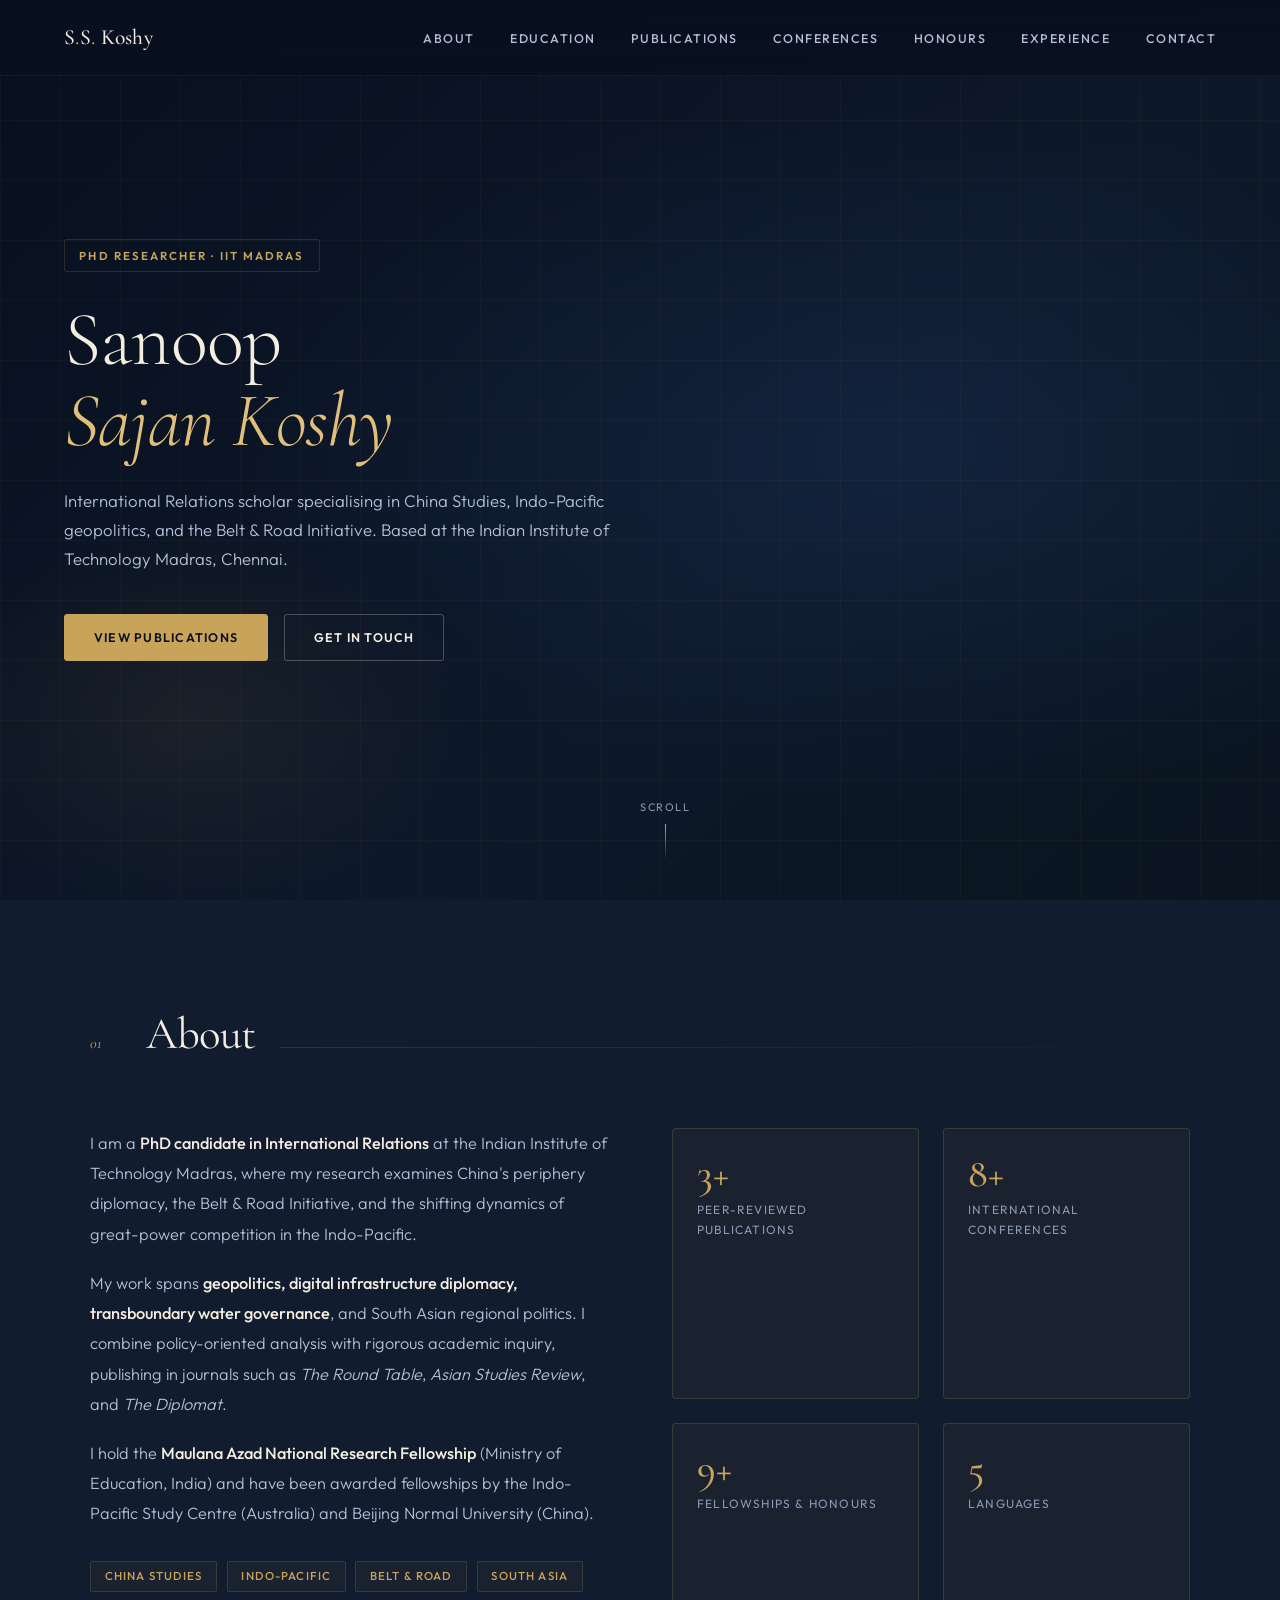
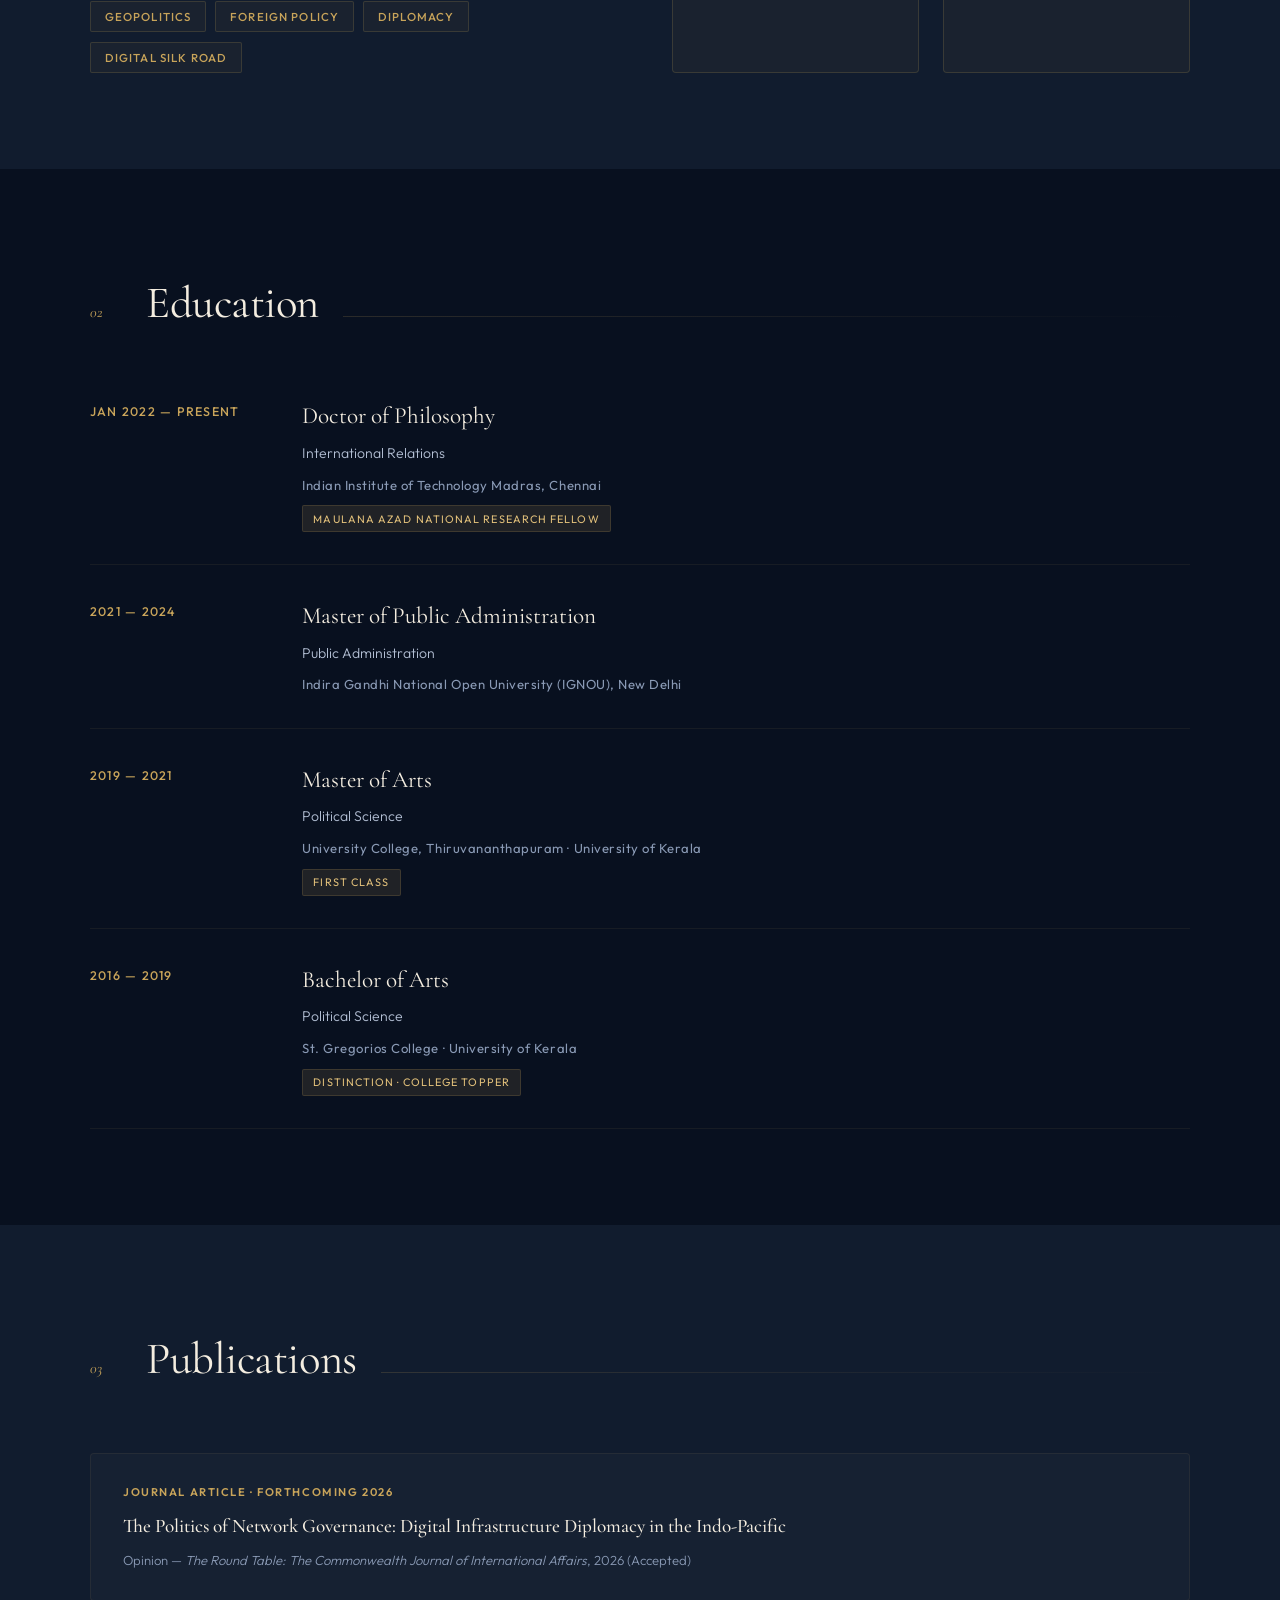
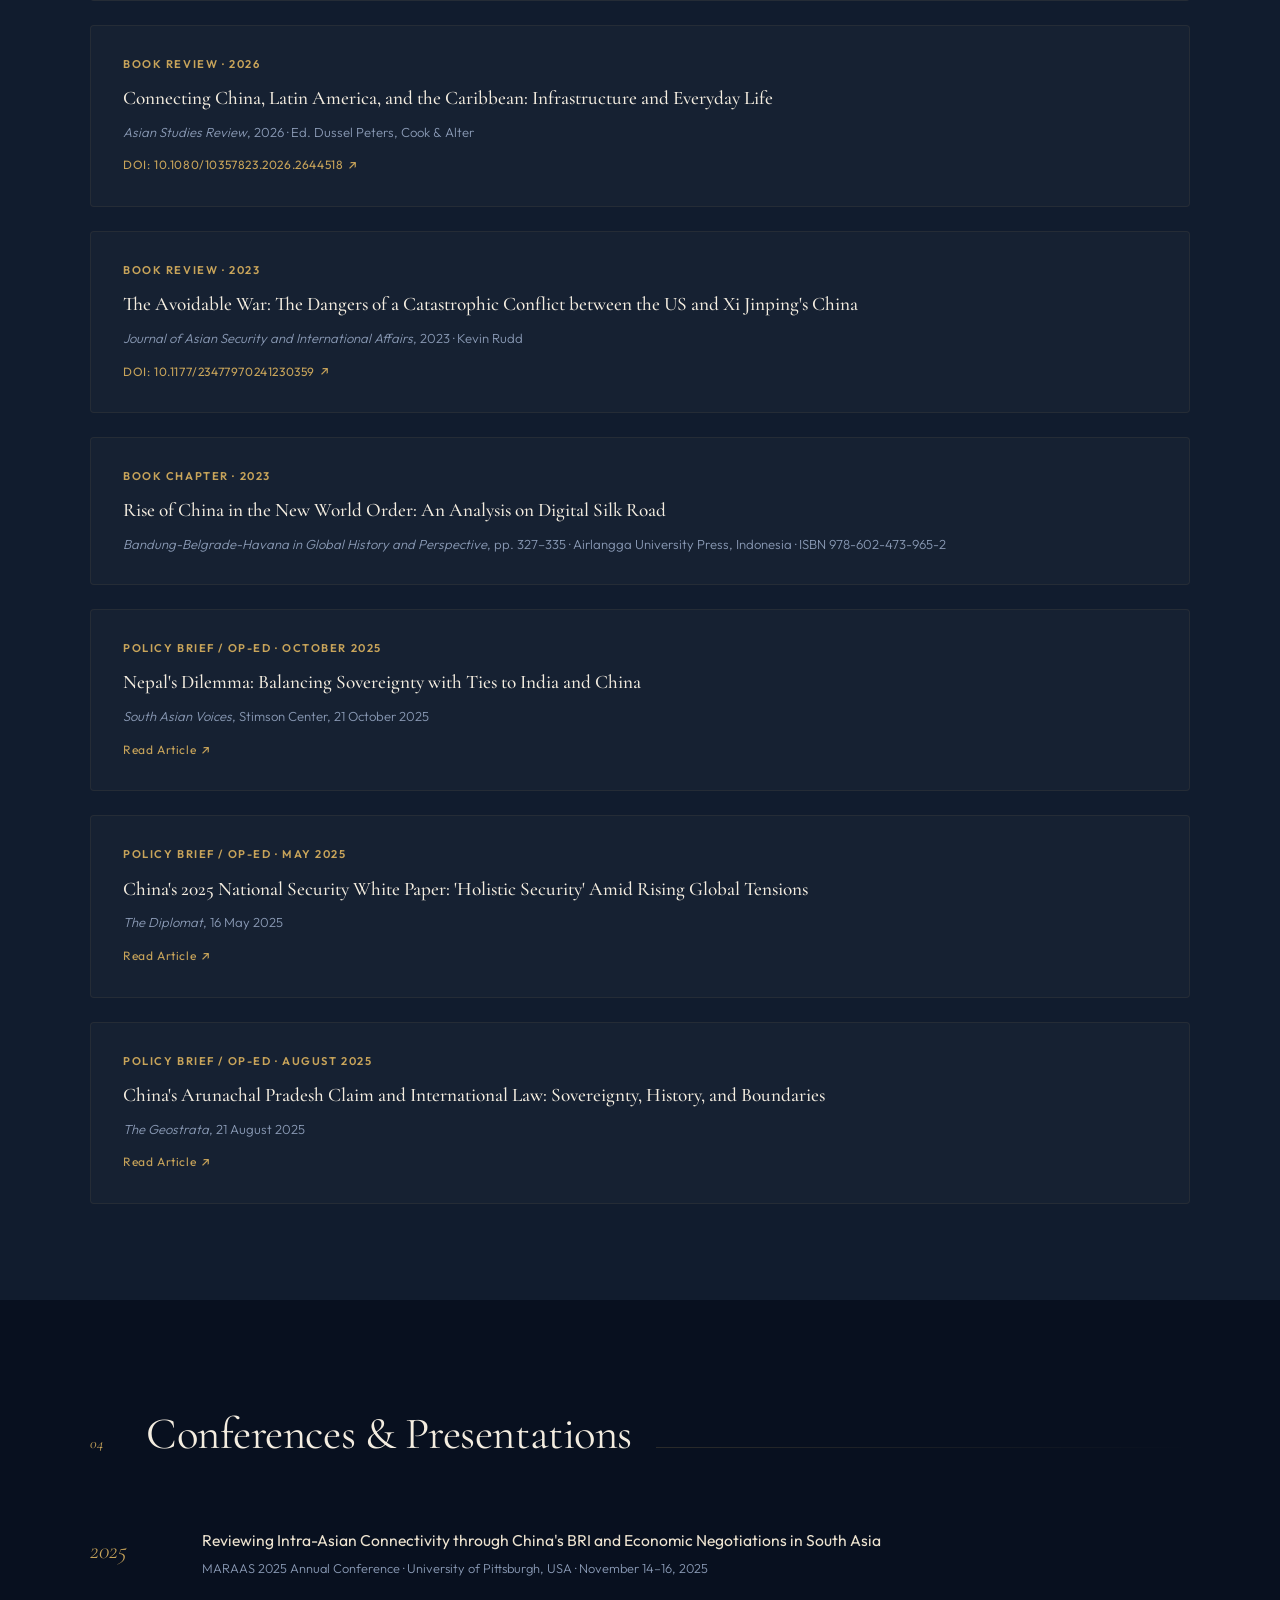
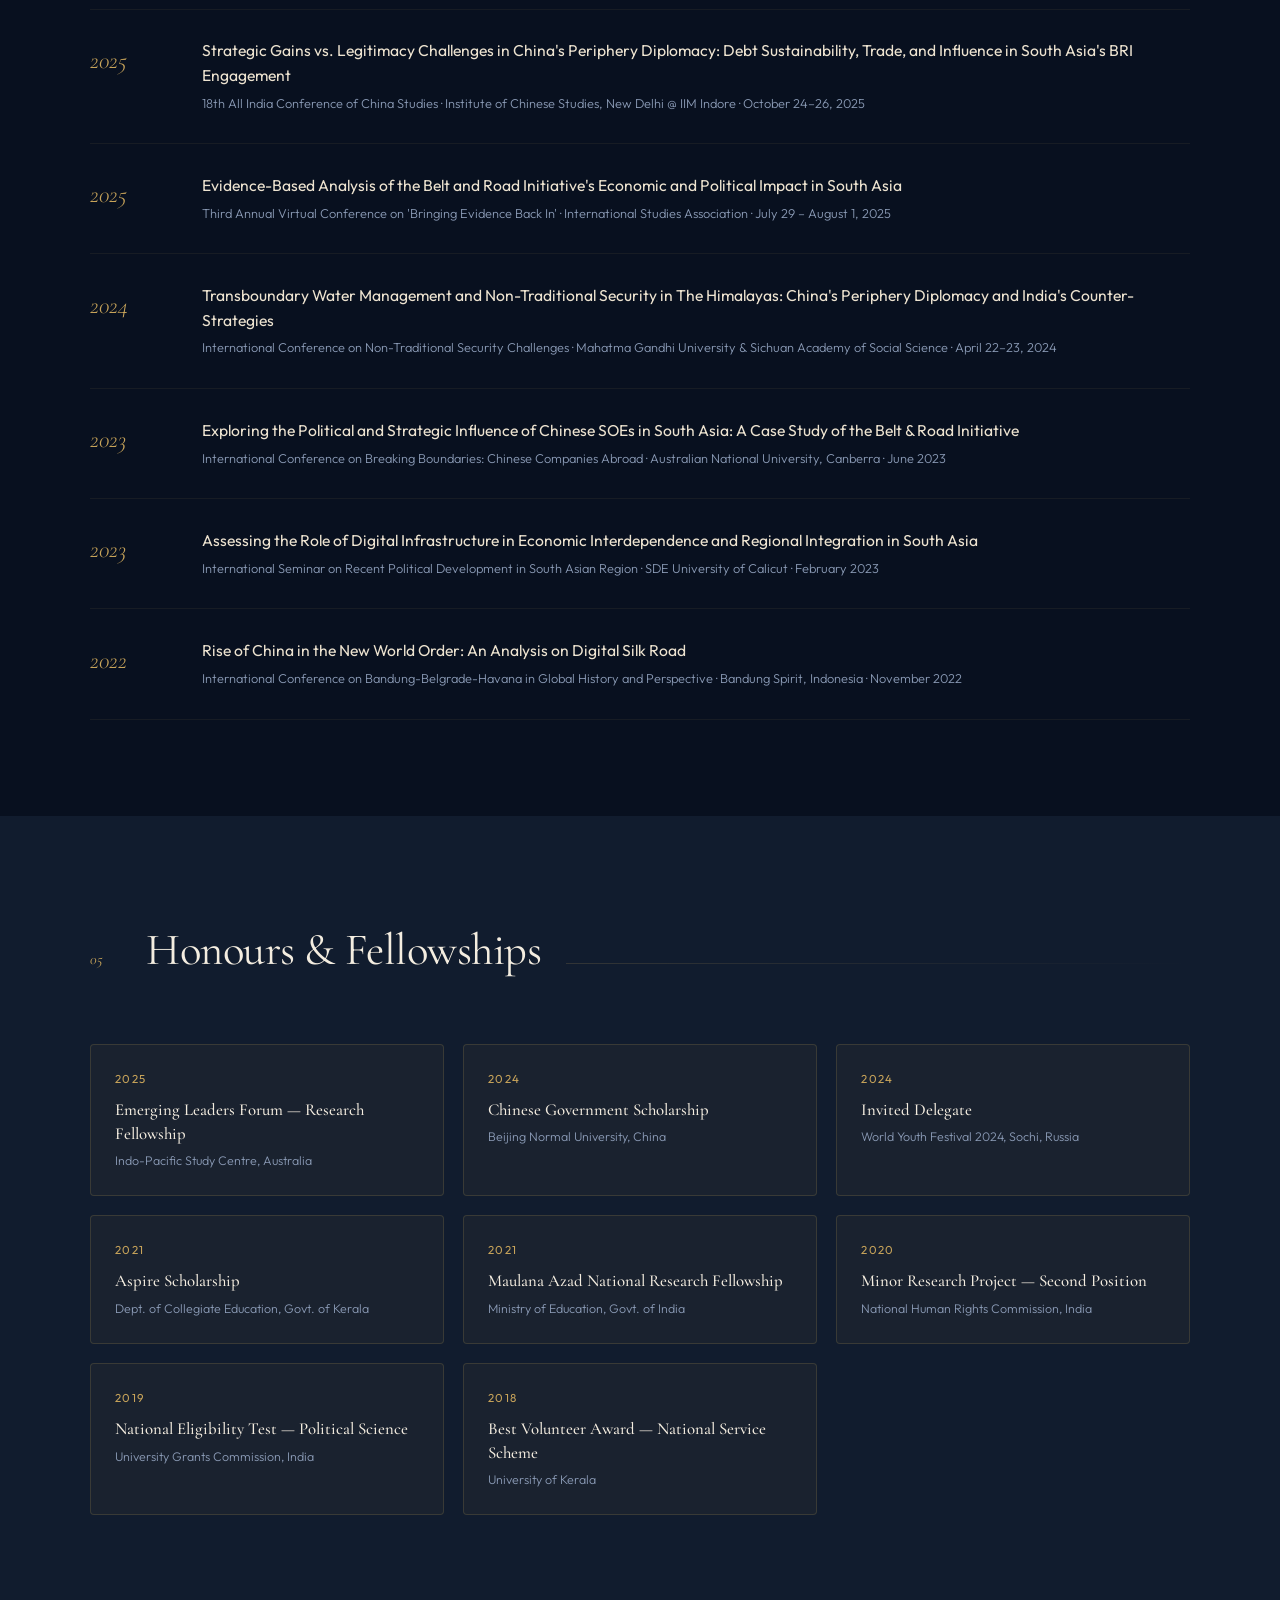
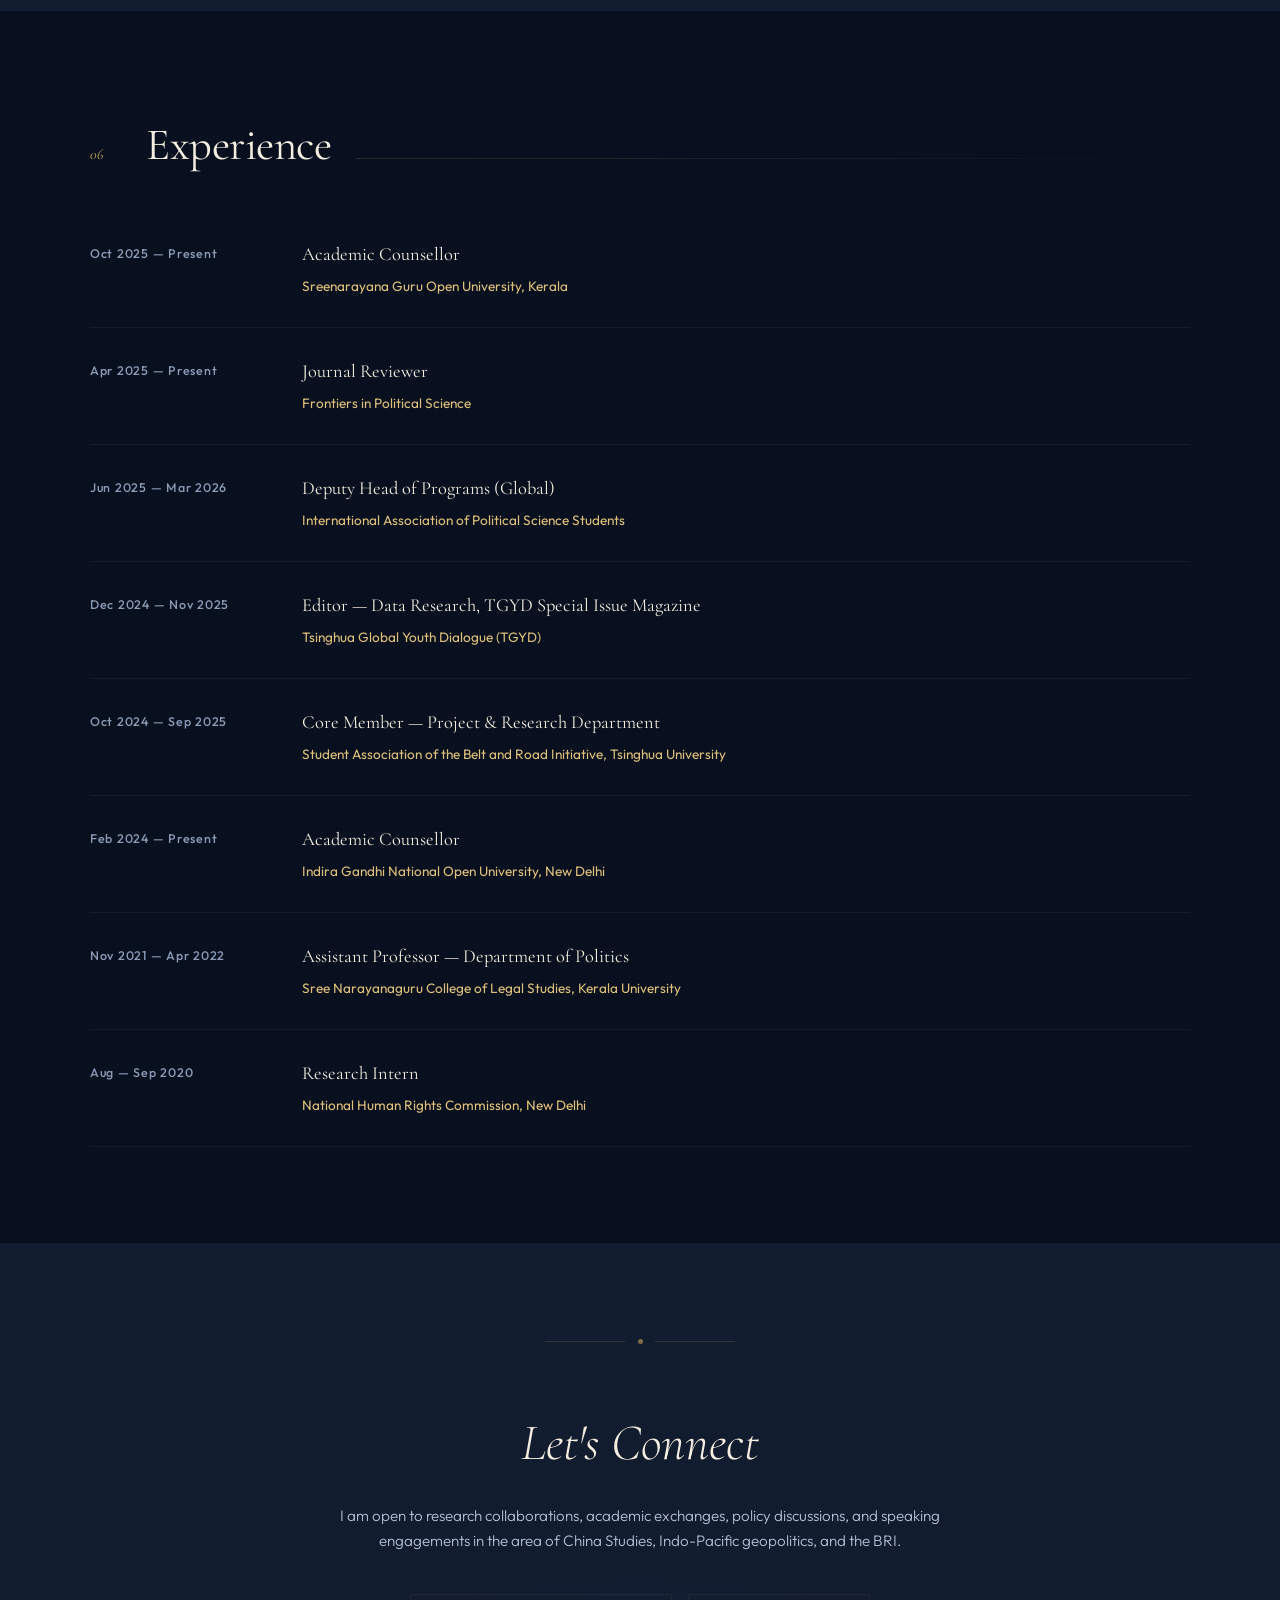
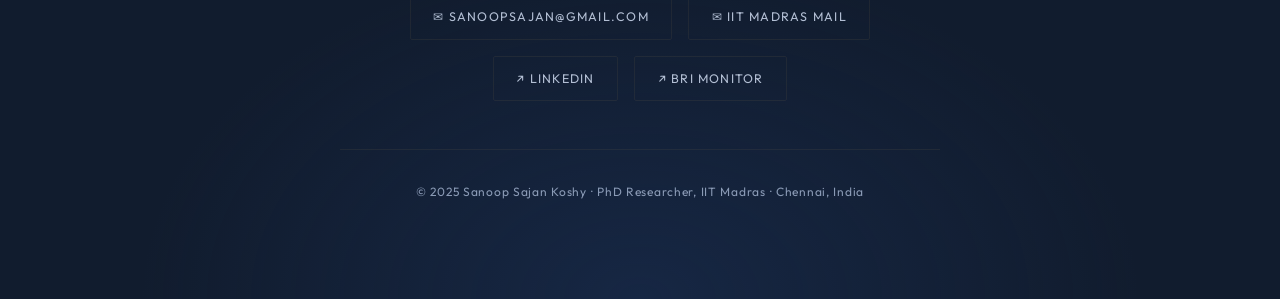
==== home.html @ 4fa75909 "Rename index.html to home.html" ====
<!DOCTYPE html>
<html lang="en">
<head>
  <meta charset="UTF-8" />
  <meta name="viewport" content="width=device-width, initial-scale=1.0"/>
  <title>Sanoop Sajan Koshy — Scholar | IIT Madras</title>
  <link rel="preconnect" href="https://fonts.googleapis.com">
  <link rel="preconnect" href="https://fonts.gstatic.com" crossorigin>
  <link href="https://fonts.googleapis.com/css2?family=Cormorant+Garamond:ital,wght@0,300;0,400;0,500;0,600;0,700;1,300;1,400;1,500&family=Outfit:wght@300;400;500;600&display=swap" rel="stylesheet">
  <style>
    *, *::before, *::after { box-sizing: border-box; margin: 0; padding: 0; }

    :root {
      --ink:    #08101f;
      --ink2:   #111c2e;
      --ivory:  #f4ede0;
      --ivory2: #ede3d0;
      --gold:   #c8a45a;
      --gold2:  #e0bf7a;
      --muted:  #8a9ab5;
      --muted2: #b3bfd4;
      --border: rgba(200,164,90,.18);
      --border2: rgba(200,164,90,.08);
      --radius: 3px;
      --serif: 'Cormorant Garamond', Georgia, serif;
      --sans:  'Outfit', sans-serif;
    }

    html { scroll-behavior: smooth; }

    body {
      background: var(--ink);
      color: var(--ivory);
      font-family: var(--sans);
      font-size: 15px;
      line-height: 1.7;
      overflow-x: hidden;
    }

    /* ── NOISE OVERLAY ── */
    body::before {
      content: '';
      position: fixed; inset: 0; z-index: 0;
      background-image: url("data:image/svg+xml,%3Csvg viewBox='0 0 200 200' xmlns='http://www.w3.org/2000/svg'%3E%3Cfilter id='n'%3E%3CfeTurbulence type='fractalNoise' baseFrequency='0.9' numOctaves='4' stitchTiles='stitch'/%3E%3C/filter%3E%3Crect width='100%25' height='100%25' filter='url(%23n)' opacity='0.03'/%3E%3C/svg%3E");
      opacity: .45;
      pointer-events: none;
    }

    /* ── NAVIGATION ── */
    nav {
      position: fixed; top: 0; left: 0; right: 0; z-index: 100;
      display: flex; align-items: center; justify-content: space-between;
      padding: 1.2rem 4rem;
      background: linear-gradient(to bottom, rgba(8,16,31,.98) 0%, rgba(8,16,31,.85) 100%);
      backdrop-filter: blur(12px);
      border-bottom: 1px solid var(--border2);
      transition: all .3s ease;
    }

    .nav-logo {
      font-family: var(--serif);
      font-size: 1.35rem;
      font-weight: 500;
      letter-spacing: .02em;
      color: var(--ivory);
      text-decoration: none;
    }

    .nav-logo span { color: var(--gold); }

    .nav-links {
      display: flex; gap: 2.2rem; list-style: none;
    }

    .nav-links a {
      font-size: .78rem;
      font-weight: 500;
      letter-spacing: .12em;
      text-transform: uppercase;
      color: var(--muted2);
      text-decoration: none;
      transition: color .25s;
    }

    .nav-links a:hover { color: var(--gold); }

    /* ── HERO ── */
    #hero {
      position: relative;
      min-height: 100vh;
      display: flex; align-items: center;
      padding: 0 4rem;
      overflow: hidden;
    }

    .hero-bg {
      position: absolute; inset: 0;
      background:
        radial-gradient(ellipse 80% 60% at 70% 50%, rgba(30,55,100,.35) 0%, transparent 65%),
        radial-gradient(ellipse 40% 40% at 15% 80%, rgba(200,164,90,.08) 0%, transparent 55%),
        linear-gradient(135deg, #08101f 0%, #0d1829 60%, #0a1520 100%);
    }

    .hero-grid-line {
      position: absolute; inset: 0;
      background-image:
        linear-gradient(rgba(200,164,90,.04) 1px, transparent 1px),
        linear-gradient(90deg, rgba(200,164,90,.04) 1px, transparent 1px);
      background-size: 60px 60px;
    }

    .hero-content {
      position: relative; z-index: 2;
      max-width: 700px;
    }

    .hero-tag {
      display: inline-block;
      font-size: .72rem;
      font-weight: 600;
      letter-spacing: .18em;
      text-transform: uppercase;
      color: var(--gold);
      border: 1px solid var(--border);
      padding: .35rem .9rem;
      border-radius: 2px;
      margin-bottom: 1.8rem;
      animation: fadeUp .8s .1s both ease;
    }

    h1.hero-name {
      font-family: var(--serif);
      font-size: clamp(3rem, 6vw, 5.5rem);
      font-weight: 300;
      line-height: 1.05;
      letter-spacing: -.01em;
      color: var(--ivory);
      margin-bottom: 1.5rem;
      animation: fadeUp .9s .2s both ease;
    }

    h1.hero-name em {
      font-style: italic;
      color: var(--gold2);
    }

    .hero-desc {
      font-size: 1.05rem;
      color: var(--muted2);
      line-height: 1.75;
      max-width: 560px;
      margin-bottom: 2.5rem;
      animation: fadeUp .9s .35s both ease;
      font-weight: 300;
    }

    .hero-cta {
      display: flex; gap: 1rem; flex-wrap: wrap;
      animation: fadeUp .9s .5s both ease;
    }

    .btn {
      display: inline-flex; align-items: center; gap: .5rem;
      padding: .75rem 1.8rem;
      font-size: .78rem;
      font-weight: 600;
      letter-spacing: .1em;
      text-transform: uppercase;
      text-decoration: none;
      border-radius: var(--radius);
      transition: all .25s ease;
      cursor: pointer;
    }

    .btn-gold {
      background: var(--gold);
      color: var(--ink);
      border: 1px solid var(--gold);
    }
    .btn-gold:hover { background: var(--gold2); border-color: var(--gold2); }

    .btn-outline {
      background: transparent;
      color: var(--ivory);
      border: 1px solid rgba(244,237,224,.25);
    }
    .btn-outline:hover { border-color: var(--gold); color: var(--gold); }

    .hero-scroll {
      position: absolute; bottom: 2.5rem; left: 50%; transform: translateX(-50%);
      display: flex; flex-direction: column; align-items: center; gap: .5rem;
      font-size: .68rem; letter-spacing: .14em; text-transform: uppercase;
      color: var(--muted); animation: fadeUp .9s .8s both ease;
    }

    .scroll-line {
      width: 1px; height: 36px;
      background: linear-gradient(to bottom, var(--gold), transparent);
      animation: scrollPulse 2s 1.5s infinite ease;
    }

    /* ── SECTION LAYOUT ── */
    section {
      position: relative; z-index: 1;
      padding: 6rem 4rem;
    }

    .section-inner {
      max-width: 1100px; margin: 0 auto;
    }

    .section-header {
      display: flex; align-items: baseline; gap: 1.5rem;
      margin-bottom: 3.5rem;
    }

    .section-num {
      font-family: var(--serif);
      font-size: .95rem;
      color: var(--gold);
      font-style: italic;
      font-weight: 400;
      min-width: 2rem;
    }

    h2.section-title {
      font-family: var(--serif);
      font-size: clamp(1.9rem, 3.5vw, 2.8rem);
      font-weight: 400;
      color: var(--ivory);
      letter-spacing: -.01em;
    }

    .section-line {
      flex: 1; height: 1px;
      background: linear-gradient(to right, var(--border), transparent);
    }

    /* ── ABOUT ── */
    #about { background: var(--ink2); }

    .about-grid {
      display: grid;
      grid-template-columns: 1fr 1fr;
      gap: 4rem;
    }

    .about-text p {
      color: var(--muted2);
      font-weight: 300;
      font-size: 1.02rem;
      margin-bottom: 1.2rem;
      line-height: 1.85;
    }

    .about-text p strong {
      color: var(--ivory); font-weight: 500;
    }

    .about-tags {
      display: flex; flex-wrap: wrap; gap: .6rem;
      margin-top: 2rem;
    }

    .tag {
      font-size: .72rem;
      font-weight: 500;
      letter-spacing: .1em;
      text-transform: uppercase;
      padding: .3rem .85rem;
      border: 1px solid var(--border);
      border-radius: 2px;
      color: var(--gold);
      background: rgba(200,164,90,.05);
    }

    .stat-grid {
      display: grid; grid-template-columns: 1fr 1fr;
      gap: 1.5rem;
    }

    .stat-card {
      background: rgba(200,164,90,.05);
      border: 1px solid var(--border);
      border-radius: 4px;
      padding: 1.5rem;
    }

    .stat-num {
      font-family: var(--serif);
      font-size: 2.5rem;
      color: var(--gold);
      font-weight: 500;
      line-height: 1;
      margin-bottom: .4rem;
    }

    .stat-label {
      font-size: .75rem;
      letter-spacing: .1em;
      text-transform: uppercase;
      color: var(--muted);
    }

    /* ── EDUCATION ── */
    #education { background: var(--ink); }

    .edu-list { display: flex; flex-direction: column; gap: 0; }

    .edu-item {
      display: grid;
      grid-template-columns: 180px 1fr;
      gap: 2rem;
      padding: 2rem 0;
      border-bottom: 1px solid var(--border2);
      position: relative;
    }

    .edu-item:first-child { padding-top: 0; }

    .edu-year {
      font-size: .78rem;
      font-weight: 500;
      letter-spacing: .1em;
      text-transform: uppercase;
      color: var(--gold);
      padding-top: .25rem;
    }

    .edu-degree {
      font-family: var(--serif);
      font-size: 1.45rem;
      font-weight: 400;
      color: var(--ivory);
      margin-bottom: .3rem;
    }

    .edu-field {
      font-size: .88rem;
      color: var(--muted2);
      font-weight: 300;
      margin-bottom: .5rem;
    }

    .edu-inst {
      font-size: .82rem;
      color: var(--muted);
      letter-spacing: .04em;
    }

    .edu-badge {
      display: inline-block;
      font-size: .68rem;
      letter-spacing: .1em;
      text-transform: uppercase;
      padding: .2rem .65rem;
      background: rgba(200,164,90,.12);
      border: 1px solid var(--border);
      border-radius: 2px;
      color: var(--gold2);
      margin-top: .6rem;
    }

    /* ── PUBLICATIONS ── */
    #publications { background: var(--ink2); }

    .pub-grid { display: flex; flex-direction: column; gap: 1.5rem; }

    .pub-card {
      background: rgba(255,255,255,.025);
      border: 1px solid var(--border2);
      border-radius: 4px;
      padding: 1.8rem 2rem;
      transition: border-color .25s, background .25s;
      position: relative;
      overflow: hidden;
    }

    .pub-card::before {
      content: '';
      position: absolute;
      left: 0; top: 0; bottom: 0;
      width: 2px;
      background: linear-gradient(to bottom, var(--gold), transparent);
      opacity: 0;
      transition: opacity .25s;
    }

    .pub-card:hover { border-color: var(--border); background: rgba(200,164,90,.04); }
    .pub-card:hover::before { opacity: 1; }

    .pub-type {
      font-size: .7rem;
      letter-spacing: .14em;
      text-transform: uppercase;
      color: var(--gold);
      font-weight: 600;
      margin-bottom: .7rem;
    }

    .pub-title {
      font-family: var(--serif);
      font-size: 1.2rem;
      font-weight: 500;
      color: var(--ivory);
      line-height: 1.45;
      margin-bottom: .5rem;
    }

    .pub-meta {
      font-size: .82rem;
      color: var(--muted);
      font-weight: 300;
    }

    .pub-link {
      display: inline-flex; align-items: center; gap: .3rem;
      font-size: .75rem;
      color: var(--gold);
      text-decoration: none;
      margin-top: .7rem;
      letter-spacing: .05em;
      transition: color .2s;
    }
    .pub-link:hover { color: var(--gold2); }
    .pub-link::after { content: '↗'; font-size: .85rem; }

    /* ── PRESENTATIONS ── */
    #conferences { background: var(--ink); }

    .conf-list { display: flex; flex-direction: column; gap: 0; }

    .conf-item {
      display: grid;
      grid-template-columns: 80px 1fr;
      gap: 2rem;
      padding: 1.8rem 0;
      border-bottom: 1px solid var(--border2);
    }

    .conf-item:first-child { padding-top: 0; }

    .conf-year {
      font-family: var(--serif);
      font-size: 1.5rem;
      font-weight: 300;
      color: var(--gold);
      font-style: italic;
      padding-top: .15rem;
    }

    .conf-title {
      font-size: .98rem;
      font-weight: 400;
      color: var(--ivory2);
      margin-bottom: .35rem;
      line-height: 1.55;
    }

    .conf-venue {
      font-size: .8rem;
      color: var(--muted);
      font-weight: 300;
    }

    /* ── FELLOWSHIPS ── */
    #fellowships { background: var(--ink2); }

    .fellows-grid {
      display: grid;
      grid-template-columns: repeat(3, 1fr);
      gap: 1.2rem;
    }

    .fellow-card {
      background: rgba(200,164,90,.05);
      border: 1px solid var(--border);
      border-radius: 4px;
      padding: 1.5rem;
      transition: background .25s, transform .25s;
    }

    .fellow-card:hover {
      background: rgba(200,164,90,.09);
      transform: translateY(-2px);
    }

    .fellow-year {
      font-size: .72rem;
      letter-spacing: .12em;
      text-transform: uppercase;
      color: var(--gold);
      margin-bottom: .6rem;
    }

    .fellow-title {
      font-family: var(--serif);
      font-size: 1.05rem;
      font-weight: 500;
      color: var(--ivory);
      margin-bottom: .3rem;
      line-height: 1.4;
    }

    .fellow-org {
      font-size: .78rem;
      color: var(--muted);
      font-weight: 300;
    }

    /* ── EXPERIENCE ── */
    #experience { background: var(--ink); }

    .exp-list { display: flex; flex-direction: column; gap: 0; }

    .exp-item {
      display: grid;
      grid-template-columns: 180px 1fr;
      gap: 2rem;
      padding: 1.8rem 0;
      border-bottom: 1px solid var(--border2);
    }

    .exp-item:first-child { padding-top: 0; }

    .exp-period {
      font-size: .78rem;
      font-weight: 500;
      letter-spacing: .06em;
      color: var(--muted);
      padding-top: .2rem;
    }

    .exp-role {
      font-family: var(--serif);
      font-size: 1.15rem;
      font-weight: 400;
      color: var(--ivory);
      margin-bottom: .25rem;
    }

    .exp-org {
      font-size: .85rem;
      color: var(--gold2);
      font-weight: 400;
    }

    /* ── CONTACT ── */
    #contact {
      background:
        radial-gradient(ellipse 60% 80% at 50% 100%, rgba(30,55,100,.4) 0%, transparent 65%),
        var(--ink2);
      text-align: center;
    }

    .contact-inner {
      max-width: 600px;
      margin: 0 auto;
    }

    .contact-name {
      font-family: var(--serif);
      font-size: clamp(2rem, 4vw, 3.5rem);
      font-weight: 300;
      font-style: italic;
      color: var(--ivory);
      margin-bottom: 1rem;
    }

    .contact-sub {
      font-size: .95rem;
      color: var(--muted2);
      font-weight: 300;
      margin-bottom: 2.5rem;
      line-height: 1.7;
    }

    .contact-links {
      display: flex; justify-content: center; flex-wrap: wrap; gap: 1rem;
      margin-bottom: 3rem;
    }

    .contact-link {
      display: inline-flex; align-items: center; gap: .5rem;
      font-size: .78rem;
      letter-spacing: .1em;
      text-transform: uppercase;
      color: var(--muted2);
      text-decoration: none;
      border: 1px solid var(--border2);
      padding: .7rem 1.4rem;
      border-radius: 2px;
      transition: all .25s;
    }

    .contact-link:hover { color: var(--gold); border-color: var(--border); }

    .footer-line {
      border-top: 1px solid var(--border2);
      padding-top: 2rem;
      font-size: .75rem;
      color: var(--muted);
      letter-spacing: .06em;
    }

    /* ── DIVIDER ── */
    .ornament {
      display: flex; align-items: center; justify-content: center;
      gap: .8rem; margin-bottom: 3.5rem;
    }
    .ornament-line { flex: 1; max-width: 80px; height: 1px; background: var(--border); }
    .ornament-dot {
      width: 5px; height: 5px; border-radius: 50%;
      background: var(--gold); opacity: .6;
    }

    /* ── ANIMATIONS ── */
    @keyframes fadeUp {
      from { opacity: 0; transform: translateY(22px); }
      to   { opacity: 1; transform: translateY(0);    }
    }

    @keyframes scrollPulse {
      0%,100% { opacity: .3; transform: scaleY(1); }
      50%      { opacity: 1;  transform: scaleY(1.15); }
    }

    .fade-in {
      opacity: 0; transform: translateY(20px);
      transition: opacity .7s ease, transform .7s ease;
    }

    .fade-in.visible {
      opacity: 1; transform: translateY(0);
    }

    /* ── RESPONSIVE ── */
    @media (max-width: 900px) {
      nav { padding: 1rem 2rem; }
      .nav-links { gap: 1.5rem; }
      section { padding: 5rem 2rem; }
      #hero { padding: 0 2rem; }
      .about-grid { grid-template-columns: 1fr; gap: 3rem; }
      .fellows-grid { grid-template-columns: 1fr 1fr; }
      .edu-item, .exp-item { grid-template-columns: 120px 1fr; gap: 1.2rem; }
      .conf-item { grid-template-columns: 60px 1fr; }
    }

    @media (max-width: 600px) {
      nav { padding: .9rem 1.2rem; }
      .nav-links { display: none; }
      .fellows-grid { grid-template-columns: 1fr; }
      .edu-item, .exp-item, .conf-item { grid-template-columns: 1fr; gap: .4rem; }
      .stat-grid { grid-template-columns: 1fr 1fr; }
      .hero-cta { flex-direction: column; align-items: flex-start; }
    }
  </style>
</head>
<body>

<!-- ── NAV ── -->
<nav>
  <a href="#hero" class="nav-logo">S<span>.</span>S<span>.</span> Koshy</a>
  <ul class="nav-links">
    <li><a href="#about">About</a></li>
    <li><a href="#education">Education</a></li>
    <li><a href="#publications">Publications</a></li>
    <li><a href="#conferences">Conferences</a></li>
    <li><a href="#fellowships">Honours</a></li>
    <li><a href="#experience">Experience</a></li>
    <li><a href="#contact">Contact</a></li>
  </ul>
</nav>

<!-- ── HERO ── -->
<section id="hero">
  <div class="hero-bg"></div>
  <div class="hero-grid-line"></div>
  <div class="hero-content">
    <div class="hero-tag">PhD Researcher · IIT Madras</div>
    <h1 class="hero-name">Sanoop<br><em>Sajan Koshy</em></h1>
    <p class="hero-desc">
      International Relations scholar specialising in China Studies, Indo-Pacific geopolitics,
      and the Belt &amp; Road Initiative. Based at the Indian Institute of Technology Madras, Chennai.
    </p>
    <div class="hero-cta">
      <a href="#publications" class="btn btn-gold">View Publications</a>
      <a href="#contact" class="btn btn-outline">Get in Touch</a>
    </div>
  </div>
  <div class="hero-scroll">
    <span>Scroll</span>
    <div class="scroll-line"></div>
  </div>
</section>

<!-- ── ABOUT ── -->
<section id="about">
  <div class="section-inner">
    <div class="section-header fade-in">
      <span class="section-num">01</span>
      <h2 class="section-title">About</h2>
      <div class="section-line"></div>
    </div>
    <div class="about-grid">
      <div class="about-text fade-in">
        <p>
          I am a <strong>PhD candidate in International Relations</strong> at the Indian Institute of
          Technology Madras, where my research examines China's periphery diplomacy, the Belt &amp;
          Road Initiative, and the shifting dynamics of great-power competition in the Indo-Pacific.
        </p>
        <p>
          My work spans <strong>geopolitics, digital infrastructure diplomacy, transboundary
          water governance</strong>, and South Asian regional politics. I combine policy-oriented
          analysis with rigorous academic inquiry, publishing in journals such as
          <em>The Round Table</em>, <em>Asian Studies Review</em>, and <em>The Diplomat</em>.
        </p>
        <p>
          I hold the <strong>Maulana Azad National Research Fellowship</strong> (Ministry of
          Education, India) and have been awarded fellowships by the Indo-Pacific Study Centre
          (Australia) and Beijing Normal University (China).
        </p>
        <div class="about-tags">
          <span class="tag">China Studies</span>
          <span class="tag">Indo-Pacific</span>
          <span class="tag">Belt &amp; Road</span>
          <span class="tag">South Asia</span>
          <span class="tag">Geopolitics</span>
          <span class="tag">Foreign Policy</span>
          <span class="tag">Diplomacy</span>
          <span class="tag">Digital Silk Road</span>
        </div>
      </div>
      <div class="stat-grid fade-in">
        <div class="stat-card">
          <div class="stat-num">3+</div>
          <div class="stat-label">Peer-Reviewed Publications</div>
        </div>
        <div class="stat-card">
          <div class="stat-num">8+</div>
          <div class="stat-label">International Conferences</div>
        </div>
        <div class="stat-card">
          <div class="stat-num">9+</div>
          <div class="stat-label">Fellowships &amp; Honours</div>
        </div>
        <div class="stat-card">
          <div class="stat-num">5</div>
          <div class="stat-label">Languages</div>
        </div>
      </div>
    </div>
  </div>
</section>

<!-- ── EDUCATION ── -->
<section id="education">
  <div class="section-inner">
    <div class="section-header fade-in">
      <span class="section-num">02</span>
      <h2 class="section-title">Education</h2>
      <div class="section-line"></div>
    </div>
    <div class="edu-list">

      <div class="edu-item fade-in">
        <div class="edu-year">Jan 2022 — Present</div>
        <div>
          <div class="edu-degree">Doctor of Philosophy</div>
          <div class="edu-field">International Relations</div>
          <div class="edu-inst">Indian Institute of Technology Madras, Chennai</div>
          <span class="edu-badge">Maulana Azad National Research Fellow</span>
        </div>
      </div>

      <div class="edu-item fade-in">
        <div class="edu-year">2021 — 2024</div>
        <div>
          <div class="edu-degree">Master of Public Administration</div>
          <div class="edu-field">Public Administration</div>
          <div class="edu-inst">Indira Gandhi National Open University (IGNOU), New Delhi</div>
        </div>
      </div>

      <div class="edu-item fade-in">
        <div class="edu-year">2019 — 2021</div>
        <div>
          <div class="edu-degree">Master of Arts</div>
          <div class="edu-field">Political Science</div>
          <div class="edu-inst">University College, Thiruvananthapuram · University of Kerala</div>
          <span class="edu-badge">First Class</span>
        </div>
      </div>

      <div class="edu-item fade-in">
        <div class="edu-year">2016 — 2019</div>
        <div>
          <div class="edu-degree">Bachelor of Arts</div>
          <div class="edu-field">Political Science</div>
          <div class="edu-inst">St. Gregorios College · University of Kerala</div>
          <span class="edu-badge">Distinction · College Topper</span>
        </div>
      </div>

    </div>
  </div>
</section>

<!-- ── PUBLICATIONS ── -->
<section id="publications">
  <div class="section-inner">
    <div class="section-header fade-in">
      <span class="section-num">03</span>
      <h2 class="section-title">Publications</h2>
      <div class="section-line"></div>
    </div>
    <div class="pub-grid">

      <div class="pub-card fade-in">
        <div class="pub-type">Journal Article · Forthcoming 2026</div>
        <div class="pub-title">The Politics of Network Governance: Digital Infrastructure Diplomacy in the Indo-Pacific</div>
        <div class="pub-meta">Opinion — <em>The Round Table: The Commonwealth Journal of International Affairs</em>, 2026 (Accepted)</div>
      </div>

      <div class="pub-card fade-in">
        <div class="pub-type">Book Review · 2026</div>
        <div class="pub-title">Connecting China, Latin America, and the Caribbean: Infrastructure and Everyday Life</div>
        <div class="pub-meta"><em>Asian Studies Review</em>, 2026 · Ed. Dussel Peters, Cook &amp; Alter</div>
        <a href="https://doi.org/10.1080/10357823.2026.2644518" target="_blank" class="pub-link">DOI: 10.1080/10357823.2026.2644518</a>
      </div>

      <div class="pub-card fade-in">
        <div class="pub-type">Book Review · 2023</div>
        <div class="pub-title">The Avoidable War: The Dangers of a Catastrophic Conflict between the US and Xi Jinping's China</div>
        <div class="pub-meta"><em>Journal of Asian Security and International Affairs</em>, 2023 · Kevin Rudd</div>
        <a href="https://doi.org/10.1177/23477970241230359" target="_blank" class="pub-link">DOI: 10.1177/23477970241230359</a>
      </div>

      <div class="pub-card fade-in">
        <div class="pub-type">Book Chapter · 2023</div>
        <div class="pub-title">Rise of China in the New World Order: An Analysis on Digital Silk Road</div>
        <div class="pub-meta"><em>Bandung-Belgrade-Havana in Global History and Perspective</em>, pp. 327–335 · Airlangga University Press, Indonesia · ISBN 978-602-473-965-2</div>
      </div>

      <div class="pub-card fade-in">
        <div class="pub-type">Policy Brief / Op-Ed · October 2025</div>
        <div class="pub-title">Nepal's Dilemma: Balancing Sovereignty with Ties to India and China</div>
        <div class="pub-meta"><em>South Asian Voices</em>, Stimson Center, 21 October 2025</div>
        <a href="https://southasianvoices.org/geo-c-in-n-nepaldilemma-india-china-10-21-2025/" target="_blank" class="pub-link">Read Article</a>
      </div>

      <div class="pub-card fade-in">
        <div class="pub-type">Policy Brief / Op-Ed · May 2025</div>
        <div class="pub-title">China's 2025 National Security White Paper: 'Holistic Security' Amid Rising Global Tensions</div>
        <div class="pub-meta"><em>The Diplomat</em>, 16 May 2025</div>
        <a href="https://thediplomat.com/2025/05/chinas-2025-national-security-white-paper-holistic-security-amid-rising-global-tensions/" target="_blank" class="pub-link">Read Article</a>
      </div>

      <div class="pub-card fade-in">
        <div class="pub-type">Policy Brief / Op-Ed · August 2025</div>
        <div class="pub-title">China's Arunachal Pradesh Claim and International Law: Sovereignty, History, and Boundaries</div>
        <div class="pub-meta"><em>The Geostrata</em>, 21 August 2025</div>
        <a href="https://www.thegeostrata.com/post/china-s-arunachal-pradesh-claim-and-international-law-sovereignty-history-and-boundaries" target="_blank" class="pub-link">Read Article</a>
      </div>

    </div>
  </div>
</section>

<!-- ── CONFERENCES ── -->
<section id="conferences">
  <div class="section-inner">
    <div class="section-header fade-in">
      <span class="section-num">04</span>
      <h2 class="section-title">Conferences &amp; Presentations</h2>
      <div class="section-line"></div>
    </div>
    <div class="conf-list">

      <div class="conf-item fade-in">
        <div class="conf-year">2025</div>
        <div>
          <div class="conf-title">Reviewing Intra-Asian Connectivity through China's BRI and Economic Negotiations in South Asia</div>
          <div class="conf-venue">MARAAS 2025 Annual Conference · University of Pittsburgh, USA · November 14–16, 2025</div>
        </div>
      </div>

      <div class="conf-item fade-in">
        <div class="conf-year">2025</div>
        <div>
          <div class="conf-title">Strategic Gains vs. Legitimacy Challenges in China's Periphery Diplomacy: Debt Sustainability, Trade, and Influence in South Asia's BRI Engagement</div>
          <div class="conf-venue">18th All India Conference of China Studies · Institute of Chinese Studies, New Delhi @ IIM Indore · October 24–26, 2025</div>
        </div>
      </div>

      <div class="conf-item fade-in">
        <div class="conf-year">2025</div>
        <div>
          <div class="conf-title">Evidence-Based Analysis of the Belt and Road Initiative's Economic and Political Impact in South Asia</div>
          <div class="conf-venue">Third Annual Virtual Conference on 'Bringing Evidence Back In' · International Studies Association · July 29 – August 1, 2025</div>
        </div>
      </div>

      <div class="conf-item fade-in">
        <div class="conf-year">2024</div>
        <div>
          <div class="conf-title">Transboundary Water Management and Non-Traditional Security in The Himalayas: China's Periphery Diplomacy and India's Counter-Strategies</div>
          <div class="conf-venue">International Conference on Non-Traditional Security Challenges · Mahatma Gandhi University &amp; Sichuan Academy of Social Science · April 22–23, 2024</div>
        </div>
      </div>

      <div class="conf-item fade-in">
        <div class="conf-year">2023</div>
        <div>
          <div class="conf-title">Exploring the Political and Strategic Influence of Chinese SOEs in South Asia: A Case Study of the Belt &amp; Road Initiative</div>
          <div class="conf-venue">International Conference on Breaking Boundaries: Chinese Companies Abroad · Australian National University, Canberra · June 2023</div>
        </div>
      </div>

      <div class="conf-item fade-in">
        <div class="conf-year">2023</div>
        <div>
          <div class="conf-title">Assessing the Role of Digital Infrastructure in Economic Interdependence and Regional Integration in South Asia</div>
          <div class="conf-venue">International Seminar on Recent Political Development in South Asian Region · SDE University of Calicut · February 2023</div>
        </div>
      </div>

      <div class="conf-item fade-in">
        <div class="conf-year">2022</div>
        <div>
          <div class="conf-title">Rise of China in the New World Order: An Analysis on Digital Silk Road</div>
          <div class="conf-venue">International Conference on Bandung-Belgrade-Havana in Global History and Perspective · Bandung Spirit, Indonesia · November 2022</div>
        </div>
      </div>

    </div>
  </div>
</section>

<!-- ── FELLOWSHIPS ── -->
<section id="fellowships">
  <div class="section-inner">
    <div class="section-header fade-in">
      <span class="section-num">05</span>
      <h2 class="section-title">Honours &amp; Fellowships</h2>
      <div class="section-line"></div>
    </div>
    <div class="fellows-grid">

      <div class="fellow-card fade-in">
        <div class="fellow-year">2025</div>
        <div class="fellow-title">Emerging Leaders Forum — Research Fellowship</div>
        <div class="fellow-org">Indo-Pacific Study Centre, Australia</div>
      </div>

      <div class="fellow-card fade-in">
        <div class="fellow-year">2024</div>
        <div class="fellow-title">Chinese Government Scholarship</div>
        <div class="fellow-org">Beijing Normal University, China</div>
      </div>

      <div class="fellow-card fade-in">
        <div class="fellow-year">2024</div>
        <div class="fellow-title">Invited Delegate</div>
        <div class="fellow-org">World Youth Festival 2024, Sochi, Russia</div>
      </div>

      <div class="fellow-card fade-in">
        <div class="fellow-year">2021</div>
        <div class="fellow-title">Aspire Scholarship</div>
        <div class="fellow-org">Dept. of Collegiate Education, Govt. of Kerala</div>
      </div>

      <div class="fellow-card fade-in">
        <div class="fellow-year">2021</div>
        <div class="fellow-title">Maulana Azad National Research Fellowship</div>
        <div class="fellow-org">Ministry of Education, Govt. of India</div>
      </div>

      <div class="fellow-card fade-in">
        <div class="fellow-year">2020</div>
        <div class="fellow-title">Minor Research Project — Second Position</div>
        <div class="fellow-org">National Human Rights Commission, India</div>
      </div>

      <div class="fellow-card fade-in">
        <div class="fellow-year">2019</div>
        <div class="fellow-title">National Eligibility Test — Political Science</div>
        <div class="fellow-org">University Grants Commission, India</div>
      </div>

      <div class="fellow-card fade-in">
        <div class="fellow-year">2018</div>
        <div class="fellow-title">Best Volunteer Award — National Service Scheme</div>
        <div class="fellow-org">University of Kerala</div>
      </div>

    </div>
  </div>
</section>

<!-- ── EXPERIENCE ── -->
<section id="experience">
  <div class="section-inner">
    <div class="section-header fade-in">
      <span class="section-num">06</span>
      <h2 class="section-title">Experience</h2>
      <div class="section-line"></div>
    </div>
    <div class="exp-list">

      <div class="exp-item fade-in">
        <div class="exp-period">Oct 2025 — Present</div>
        <div>
          <div class="exp-role">Academic Counsellor</div>
          <div class="exp-org">Sreenarayana Guru Open University, Kerala</div>
        </div>
      </div>

      <div class="exp-item fade-in">
        <div class="exp-period">Apr 2025 — Present</div>
        <div>
          <div class="exp-role">Journal Reviewer</div>
          <div class="exp-org">Frontiers in Political Science</div>
        </div>
      </div>

      <div class="exp-item fade-in">
        <div class="exp-period">Jun 2025 — Mar 2026</div>
        <div>
          <div class="exp-role">Deputy Head of Programs (Global)</div>
          <div class="exp-org">International Association of Political Science Students</div>
        </div>
      </div>

      <div class="exp-item fade-in">
        <div class="exp-period">Dec 2024 — Nov 2025</div>
        <div>
          <div class="exp-role">Editor — Data Research, TGYD Special Issue Magazine</div>
          <div class="exp-org">Tsinghua Global Youth Dialogue (TGYD)</div>
        </div>
      </div>

      <div class="exp-item fade-in">
        <div class="exp-period">Oct 2024 — Sep 2025</div>
        <div>
          <div class="exp-role">Core Member — Project &amp; Research Department</div>
          <div class="exp-org">Student Association of the Belt and Road Initiative, Tsinghua University</div>
        </div>
      </div>

      <div class="exp-item fade-in">
        <div class="exp-period">Feb 2024 — Present</div>
        <div>
          <div class="exp-role">Academic Counsellor</div>
          <div class="exp-org">Indira Gandhi National Open University, New Delhi</div>
        </div>
      </div>

      <div class="exp-item fade-in">
        <div class="exp-period">Nov 2021 — Apr 2022</div>
        <div>
          <div class="exp-role">Assistant Professor — Department of Politics</div>
          <div class="exp-org">Sree Narayanaguru College of Legal Studies, Kerala University</div>
        </div>
      </div>

      <div class="exp-item fade-in">
        <div class="exp-period">Aug — Sep 2020</div>
        <div>
          <div class="exp-role">Research Intern</div>
          <div class="exp-org">National Human Rights Commission, New Delhi</div>
        </div>
      </div>

    </div>
  </div>
</section>

<!-- ── CONTACT ── -->
<section id="contact">
  <div class="section-inner">
    <div class="contact-inner fade-in">
      <div class="ornament">
        <div class="ornament-line"></div>
        <div class="ornament-dot"></div>
        <div class="ornament-line"></div>
      </div>
      <div class="contact-name">Let's Connect</div>
      <p class="contact-sub">
        I am open to research collaborations, academic exchanges, policy discussions,
        and speaking engagements in the area of China Studies, Indo-Pacific geopolitics, and the BRI.
      </p>
      <div class="contact-links">
        <a href="mailto:sanoopsajan@gmail.com" class="contact-link">✉ sanoopsajan@gmail.com</a>
        <a href="mailto:hs21d027@smail.iitm.ac.in" class="contact-link">✉ IIT Madras Mail</a>
        <a href="https://www.linkedin.com/in/sanoop-sajan-koshy" target="_blank" class="contact-link">↗ LinkedIn</a>
        <a href="https://the-bri-monitor.streamlit.app/" target="_blank" class="contact-link">↗ BRI Monitor</a>
      </div>
      <div class="footer-line">
        © 2025 Sanoop Sajan Koshy · PhD Researcher, IIT Madras · Chennai, India
      </div>
    </div>
  </div>
</section>

<script>
  // Intersection Observer for fade-in
  const observer = new IntersectionObserver((entries) => {
    entries.forEach((entry, i) => {
      if (entry.isIntersecting) {
        // Stagger siblings
        const siblings = entry.target.parentElement.querySelectorAll('.fade-in');
        siblings.forEach((el, idx) => {
          if (el === entry.target) {
            setTimeout(() => el.classList.add('visible'), idx * 80);
          }
        });
        entry.target.classList.add('visible');
        observer.unobserve(entry.target);
      }
    });
  }, { threshold: 0.12, rootMargin: '0px 0px -40px 0px' });

  document.querySelectorAll('.fade-in').forEach(el => observer.observe(el));

  // Nav shrink on scroll
  const nav = document.querySelector('nav');
  window.addEventListener('scroll', () => {
    nav.style.padding = window.scrollY > 60 ? '.8rem 4rem' : '1.2rem 4rem';
  });
</script>
</body>
</html>
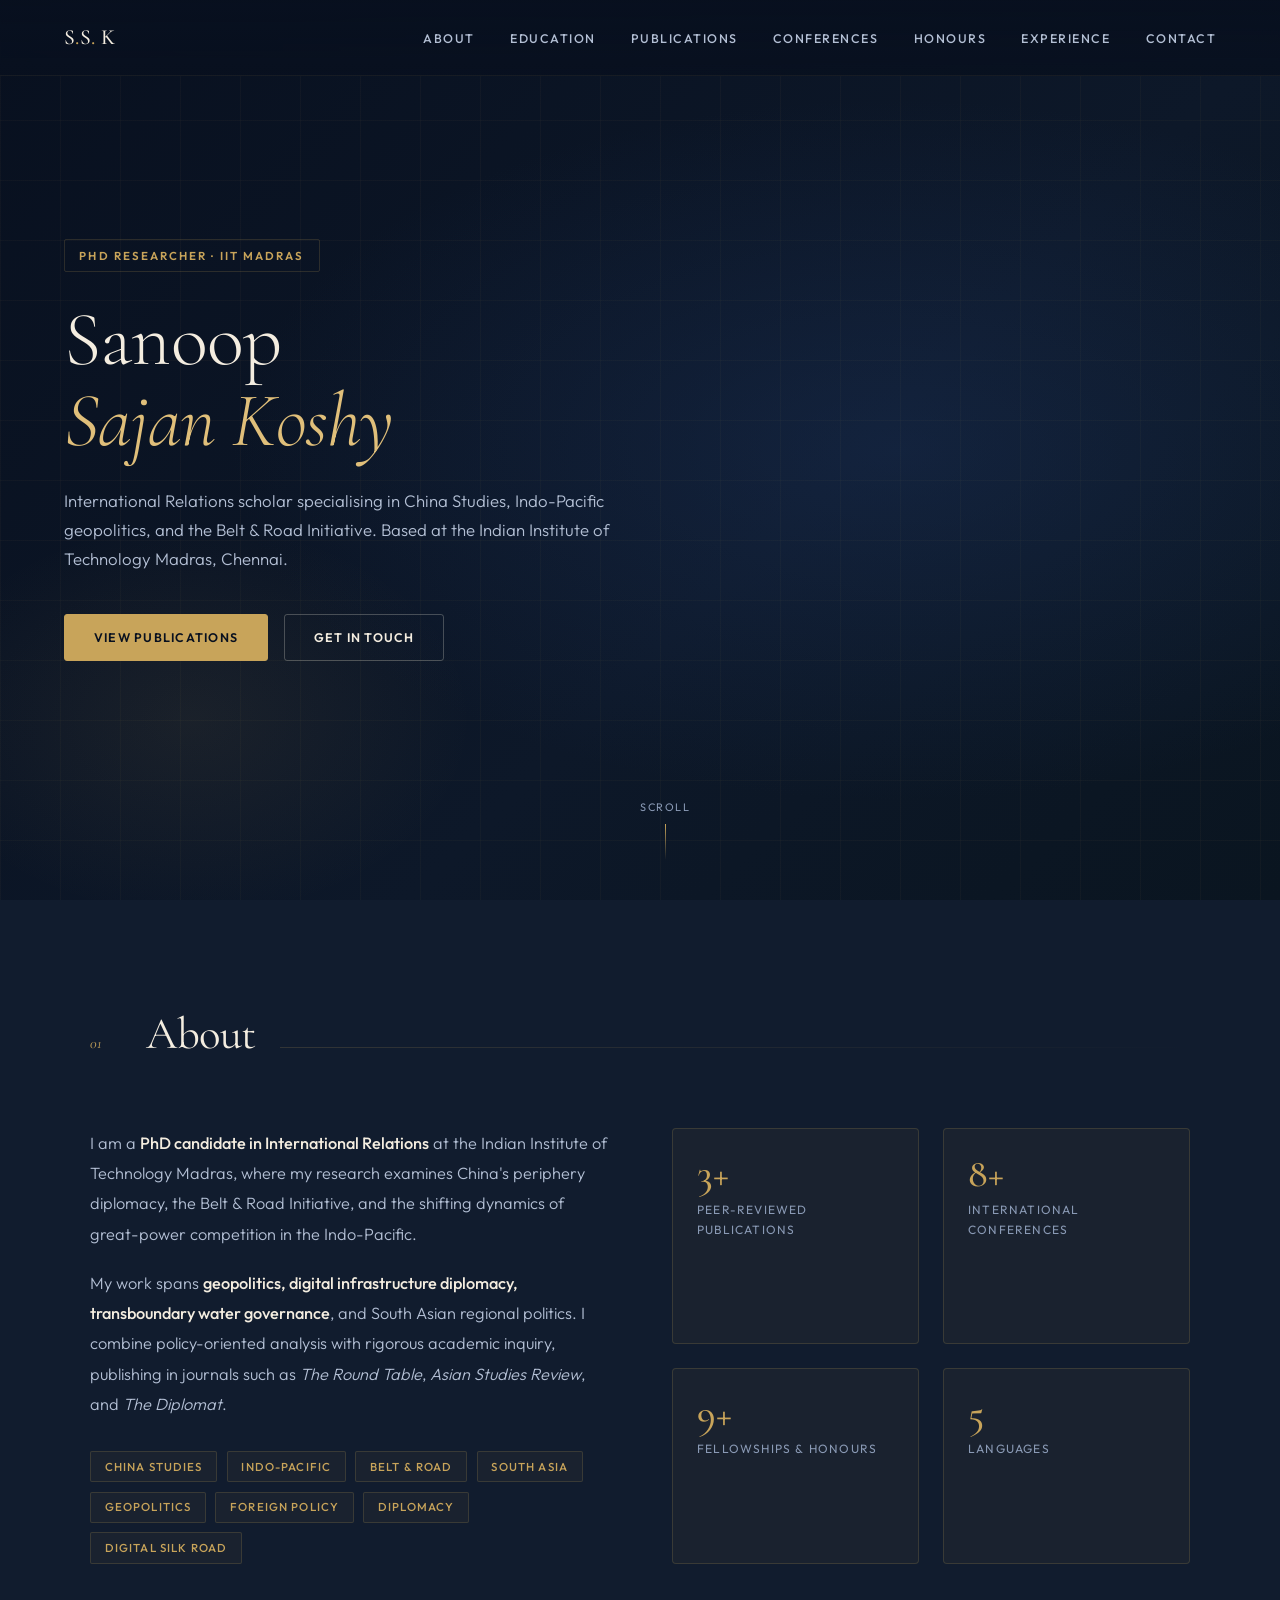
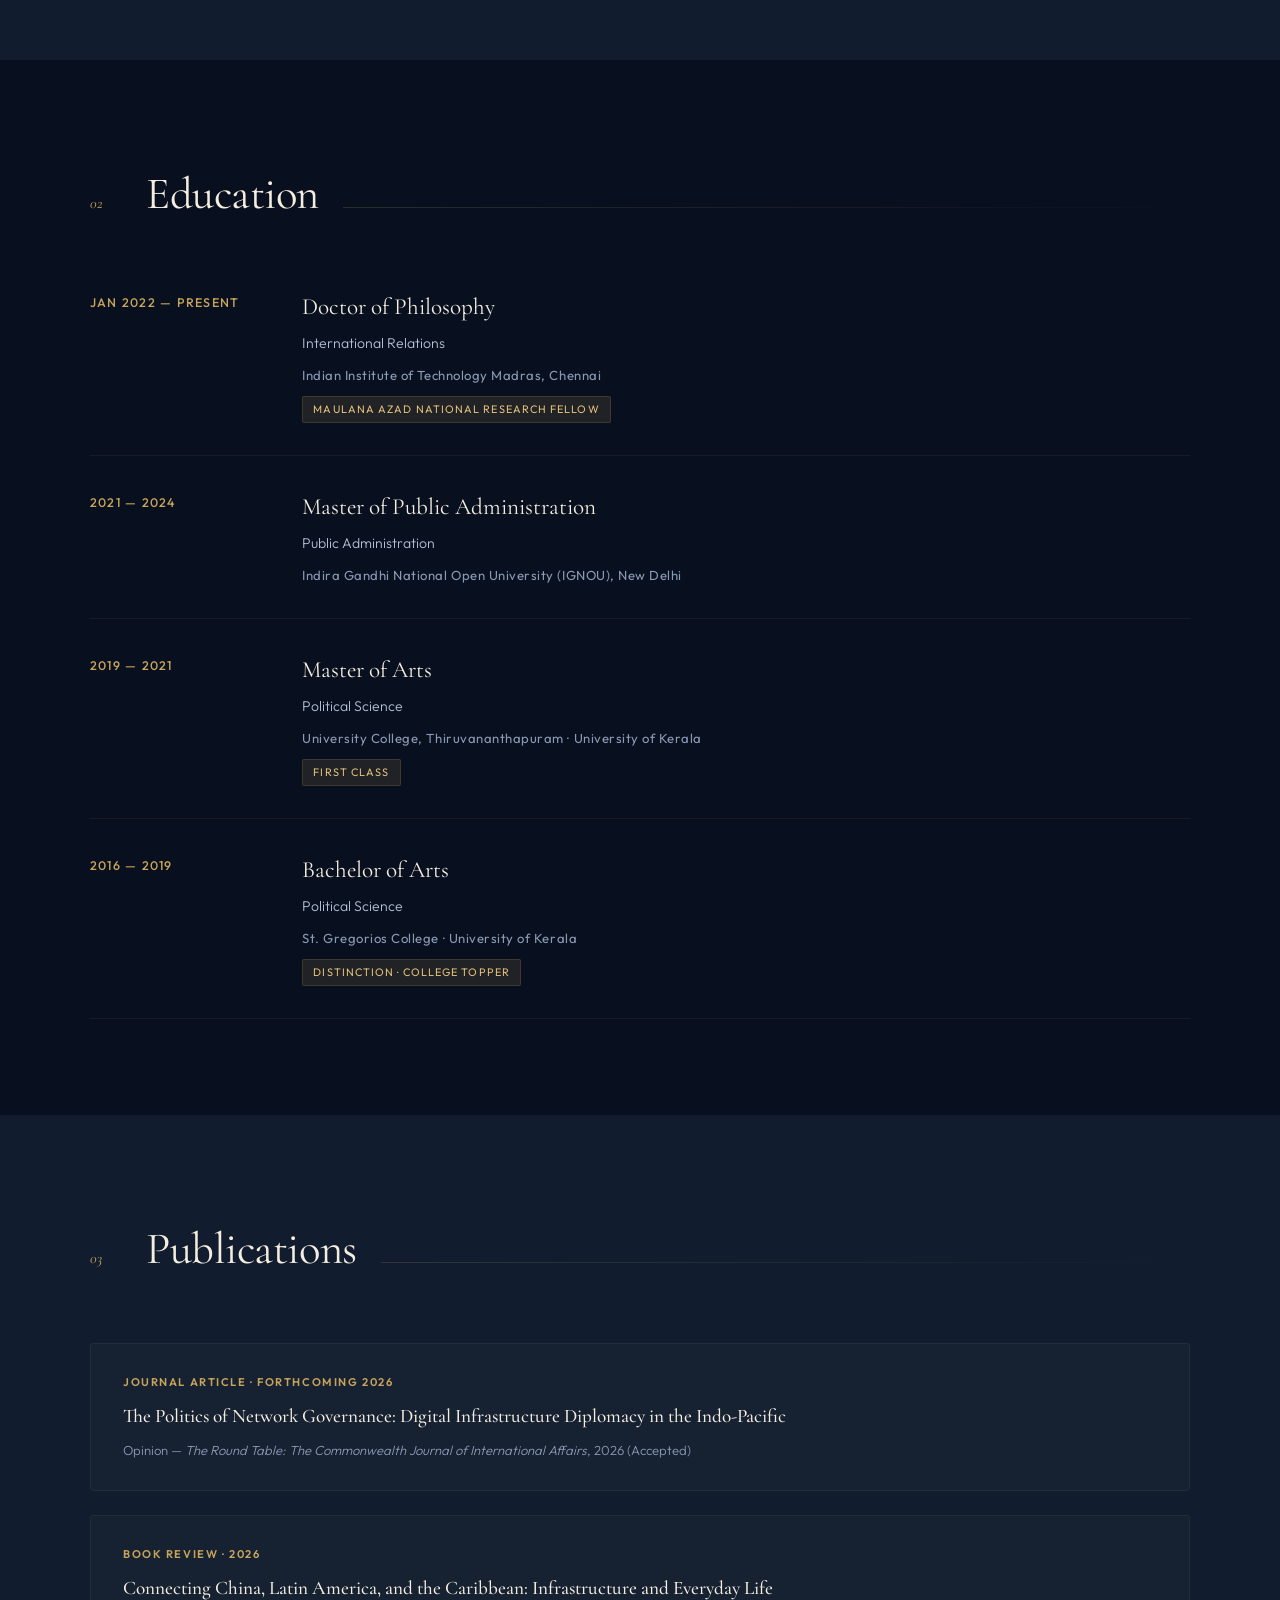
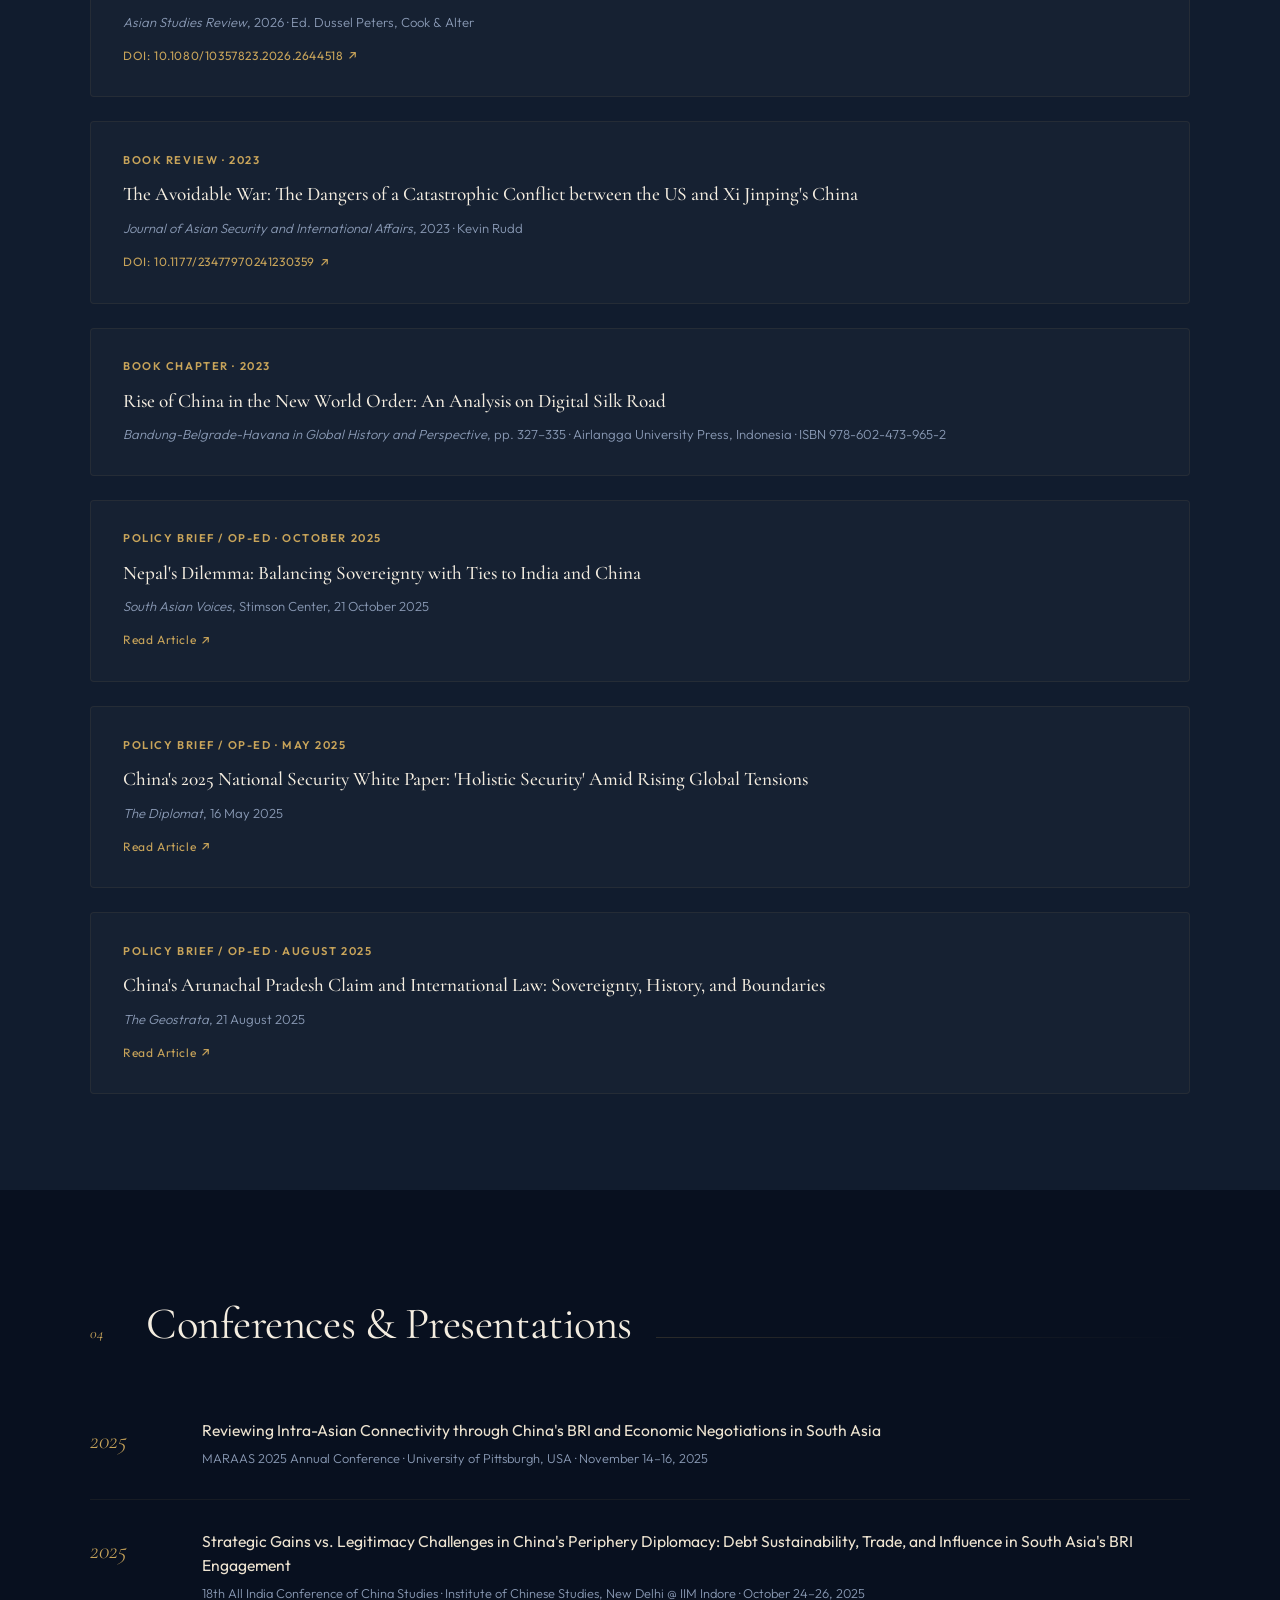
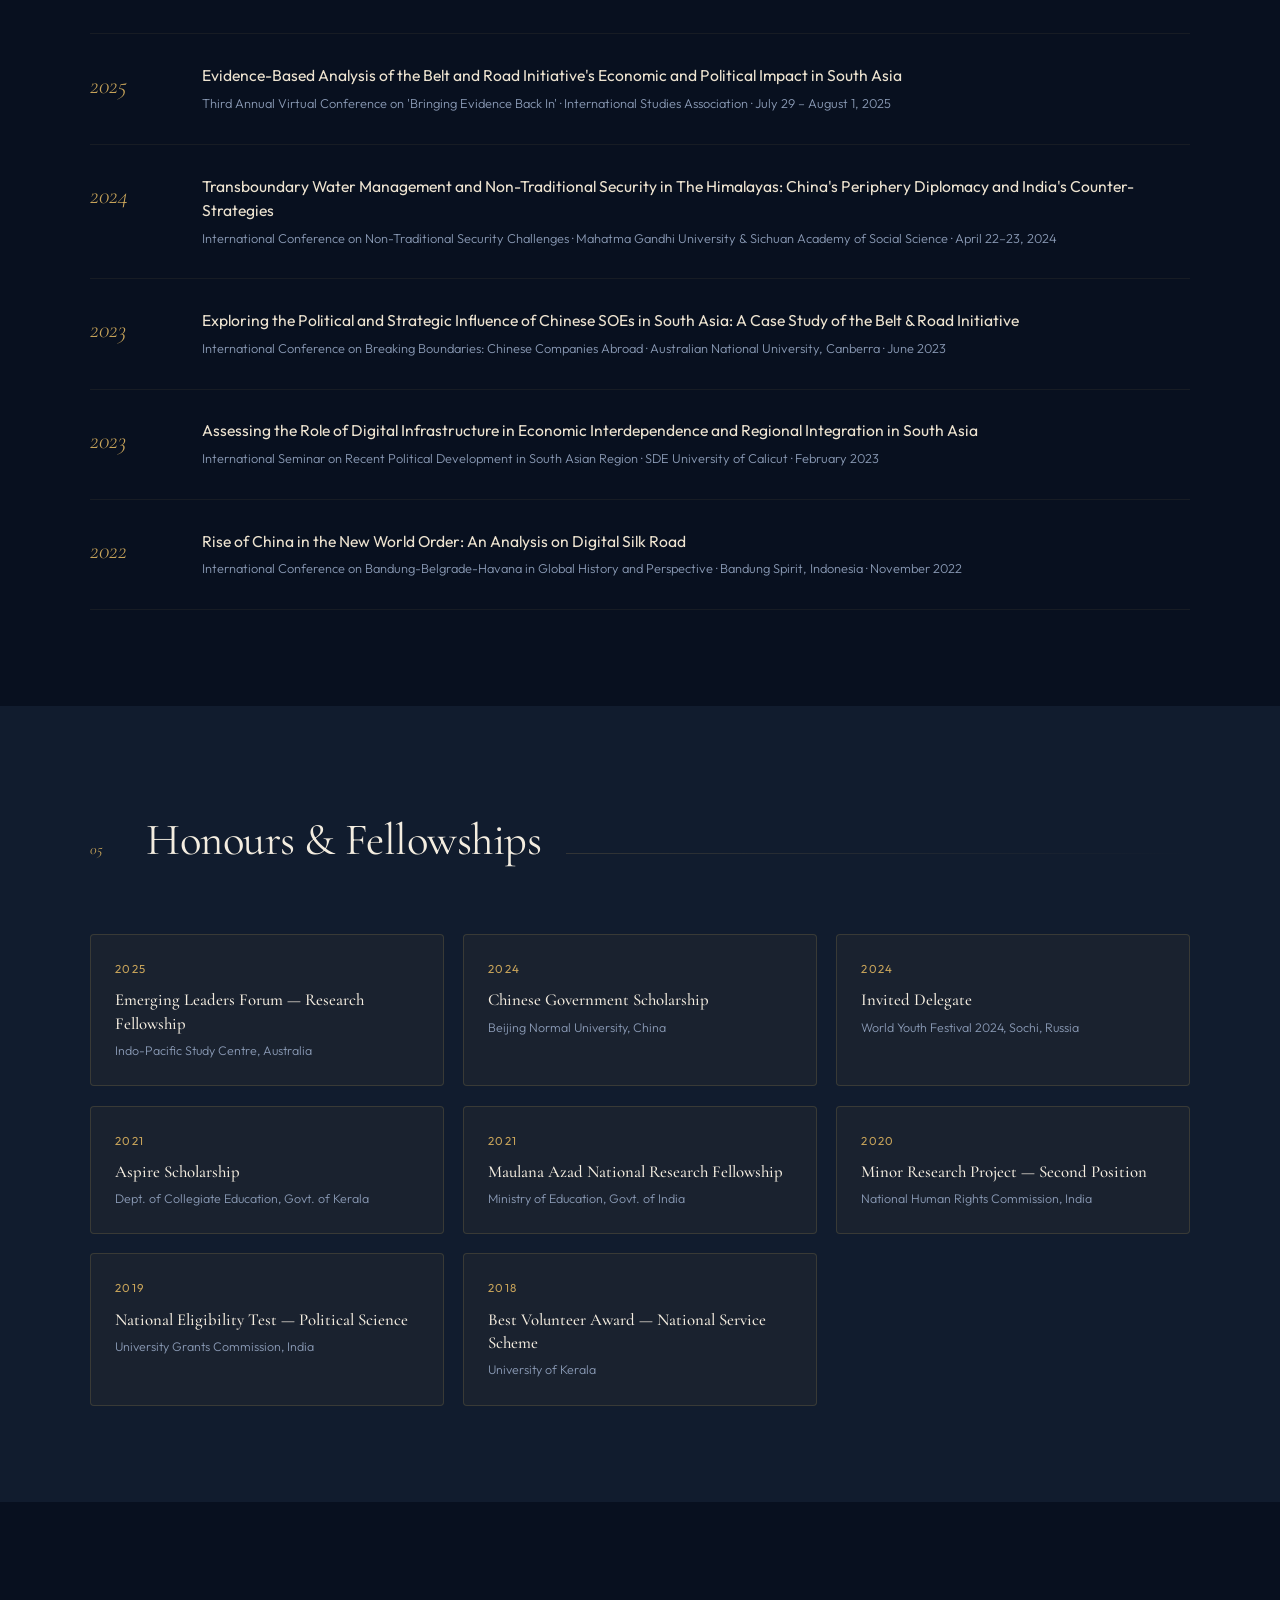
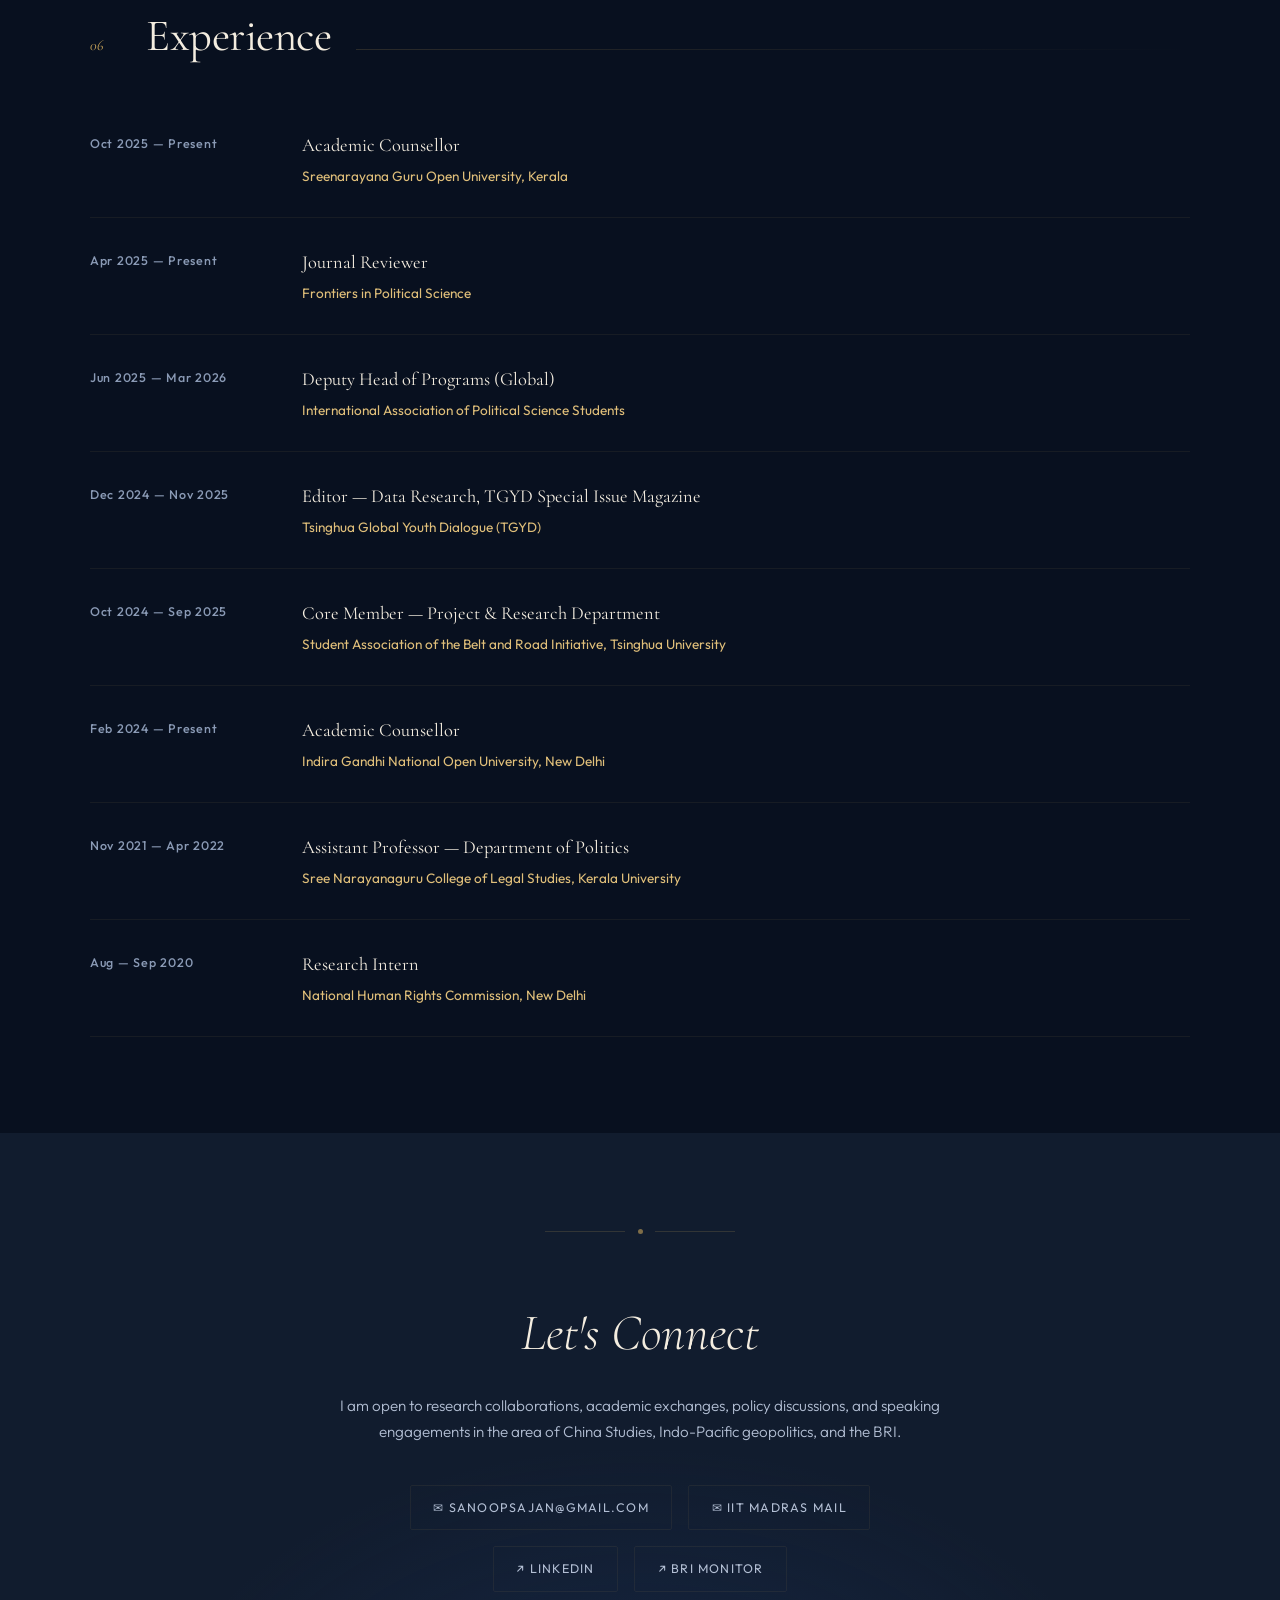
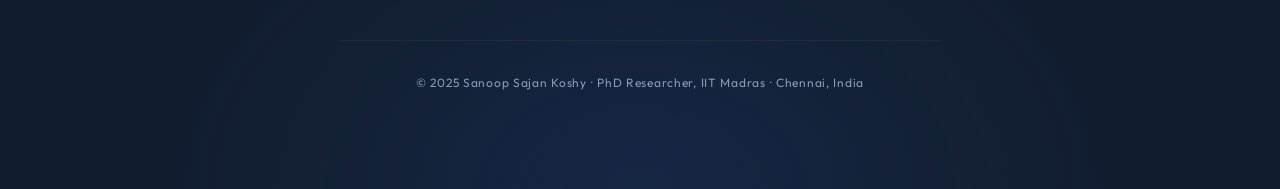
==== commit 459f34a5: "Change title and update navigation logo Updated the title and modified the navigation logo text." ====
--- a/home.html
+++ b/home.html
@@ -3,7 +3,7 @@
 <head>
   <meta charset="UTF-8" />
   <meta name="viewport" content="width=device-width, initial-scale=1.0"/>
-  <title>Sanoop Sajan Koshy — Scholar | IIT Madras</title>
+  <title>Sanoop Sajan Koshy | Portfolio</title>
   <link rel="preconnect" href="https://fonts.googleapis.com">
   <link rel="preconnect" href="https://fonts.gstatic.com" crossorigin>
   <link href="https://fonts.googleapis.com/css2?family=Cormorant+Garamond:ital,wght@0,300;0,400;0,500;0,600;0,700;1,300;1,400;1,500&family=Outfit:wght@300;400;500;600&display=swap" rel="stylesheet">
@@ -660,7 +660,7 @@
 
 <!-- ── NAV ── -->
 <nav>
-  <a href="#hero" class="nav-logo">S<span>.</span>S<span>.</span> Koshy</a>
+  <a href="#hero" class="nav-logo">S<span>.</span>S<span>.</span> K</a>
   <ul class="nav-links">
     <li><a href="#about">About</a></li>
     <li><a href="#education">Education</a></li>
@@ -714,11 +714,6 @@
           water governance</strong>, and South Asian regional politics. I combine policy-oriented
           analysis with rigorous academic inquiry, publishing in journals such as
           <em>The Round Table</em>, <em>Asian Studies Review</em>, and <em>The Diplomat</em>.
-        </p>
-        <p>
-          I hold the <strong>Maulana Azad National Research Fellowship</strong> (Ministry of
-          Education, India) and have been awarded fellowships by the Indo-Pacific Study Centre
-          (Australia) and Beijing Normal University (China).
         </p>
         <div class="about-tags">
           <span class="tag">China Studies</span>
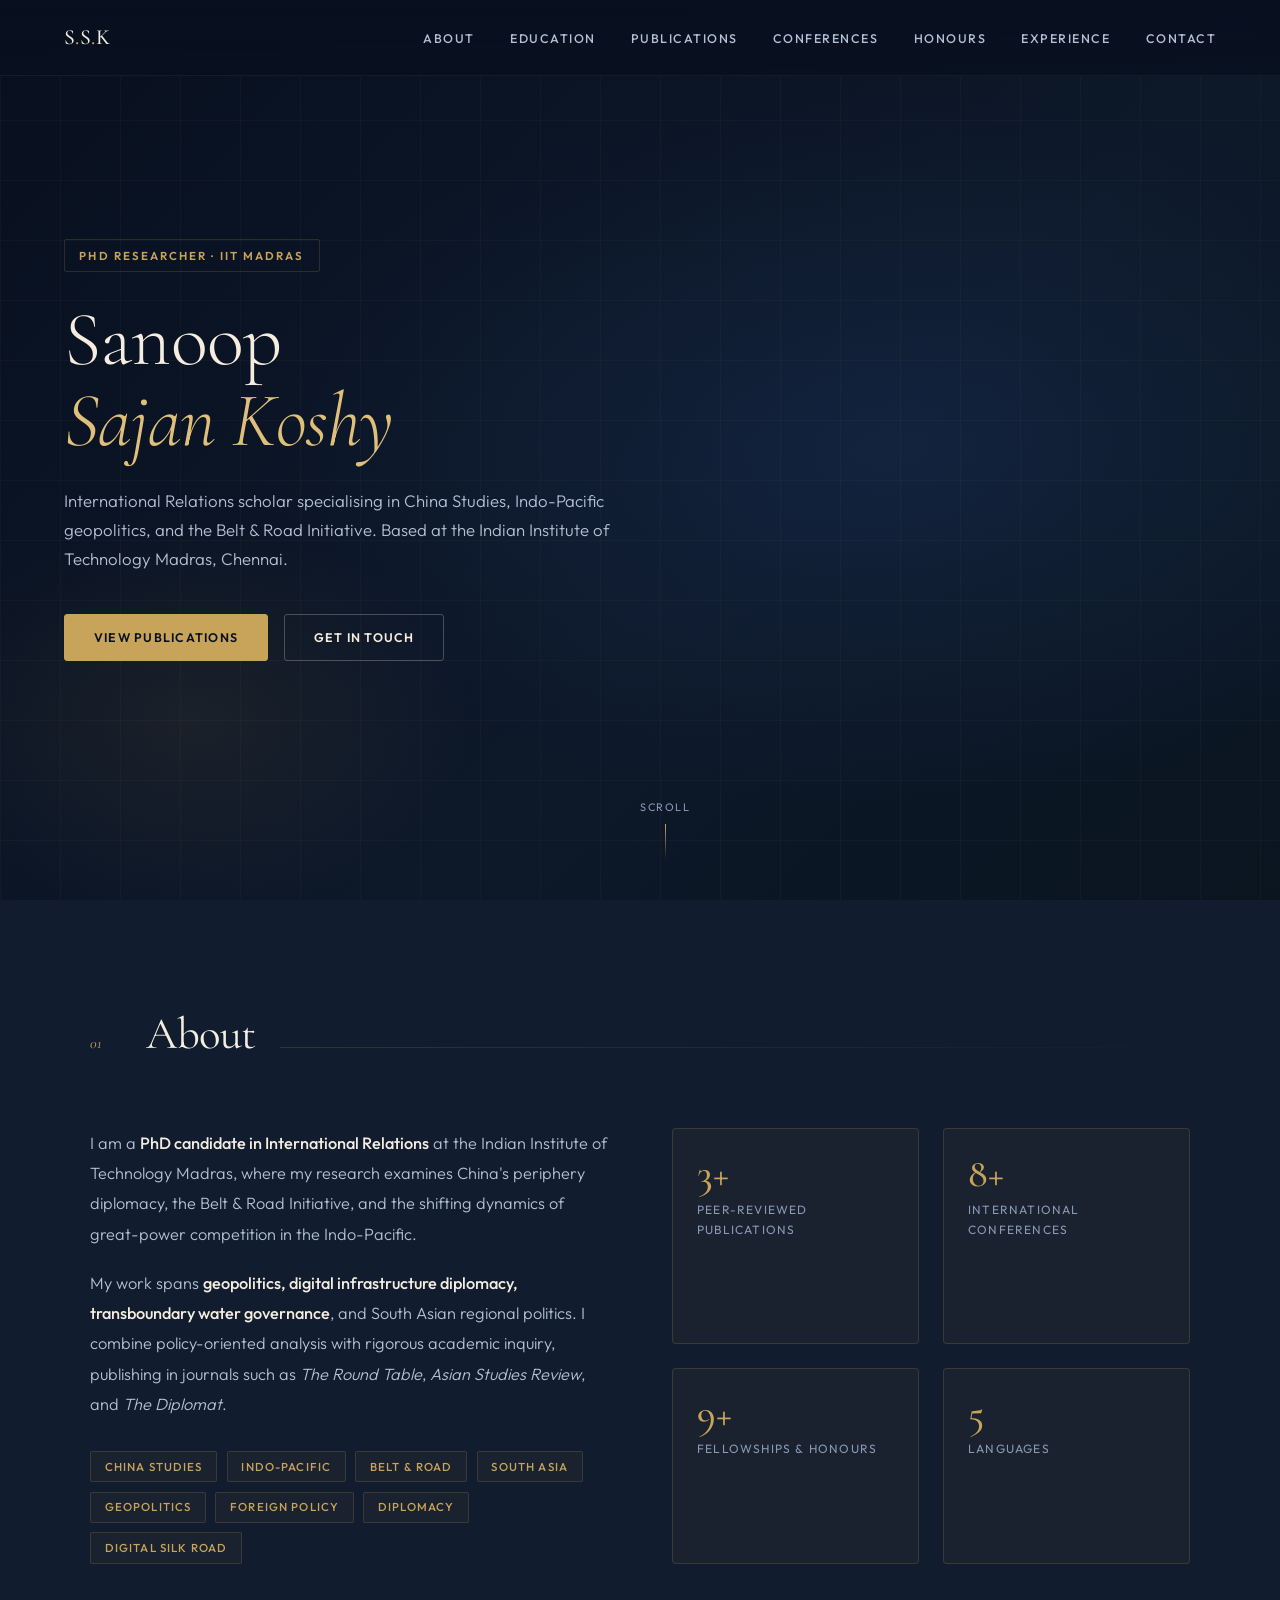
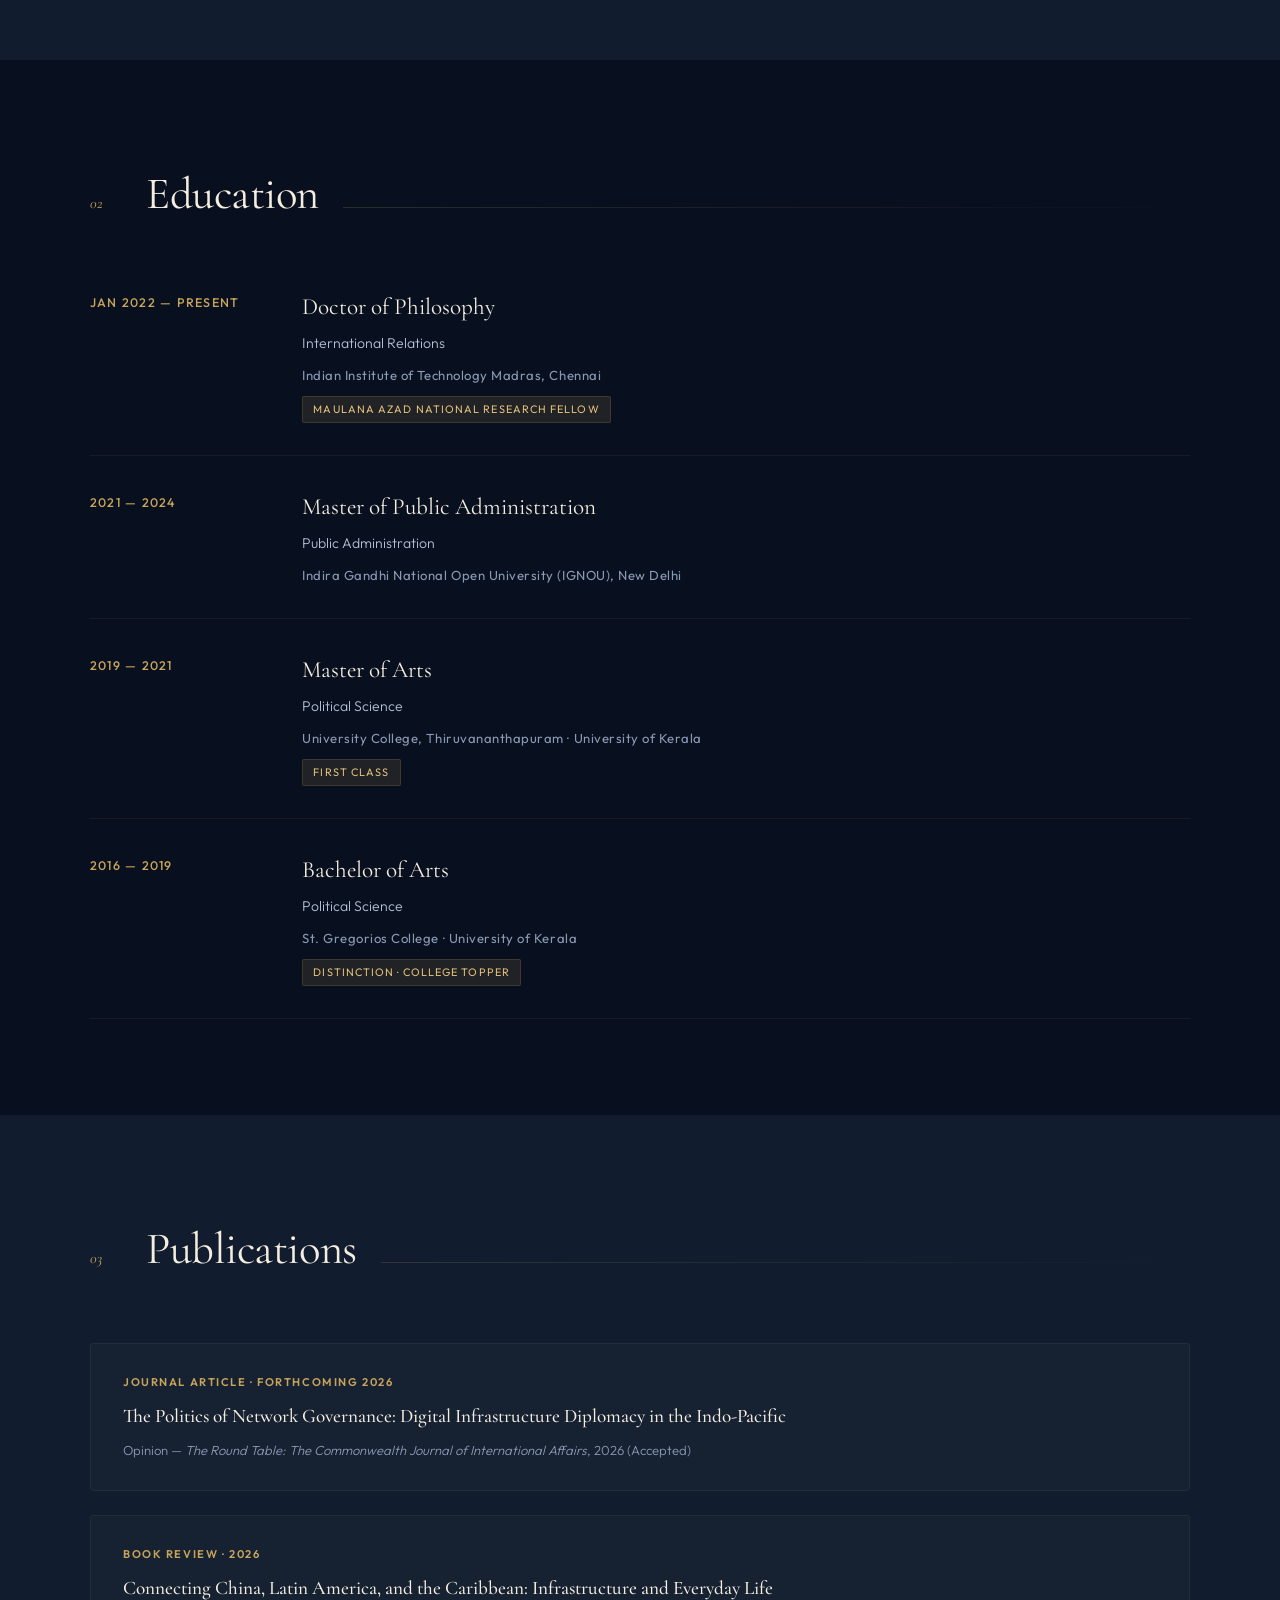
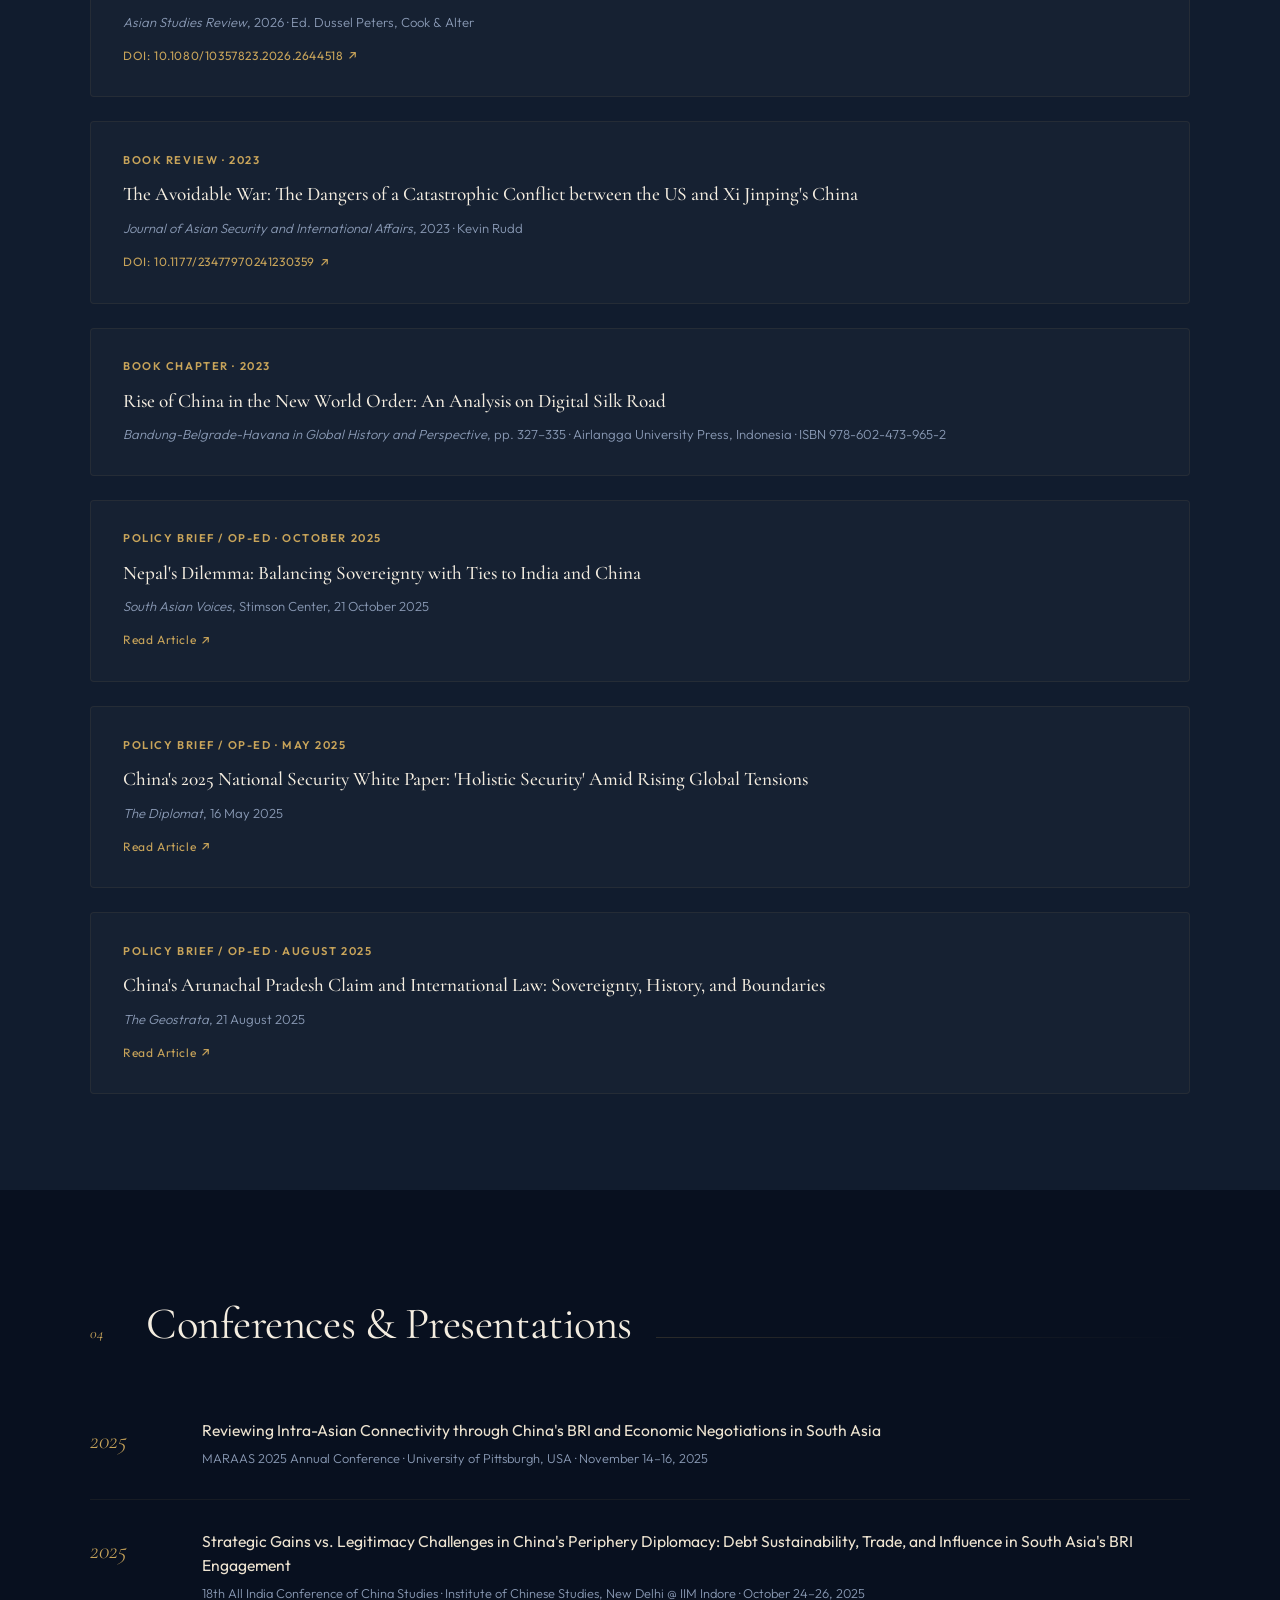
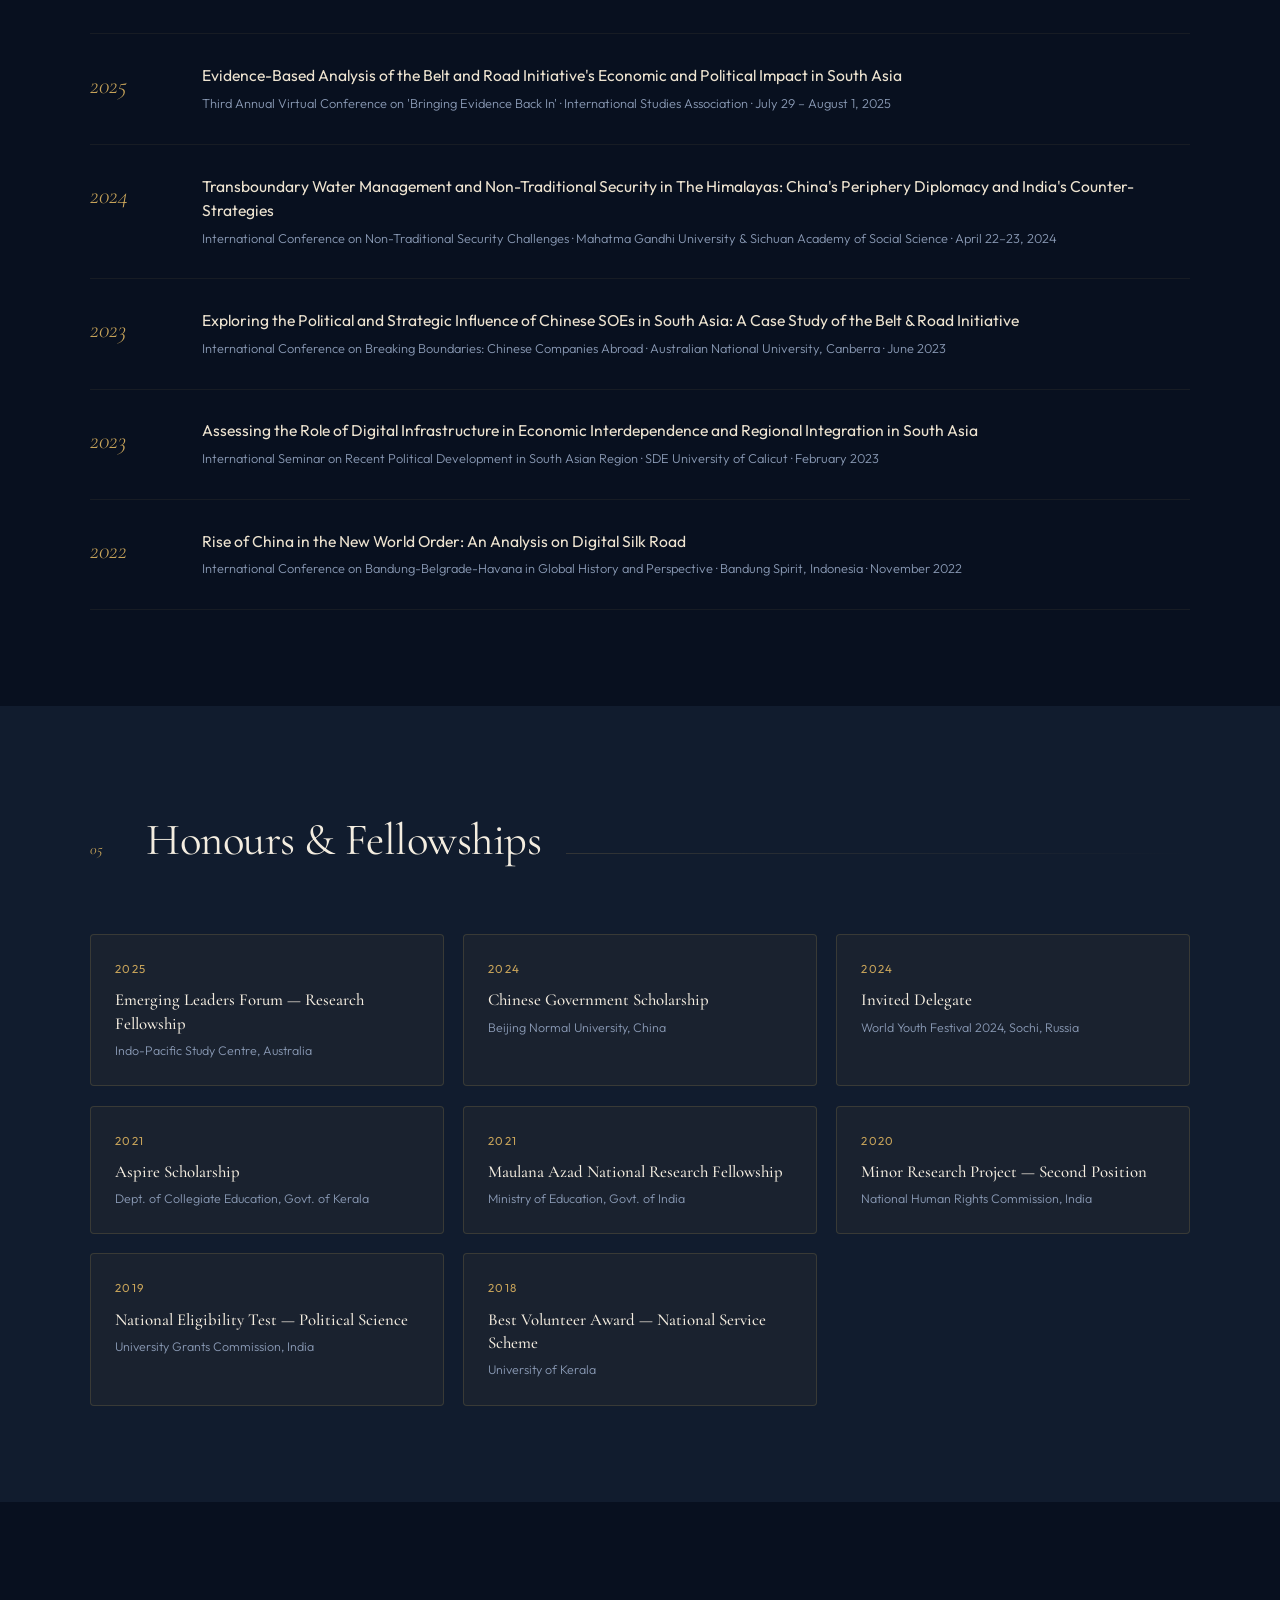
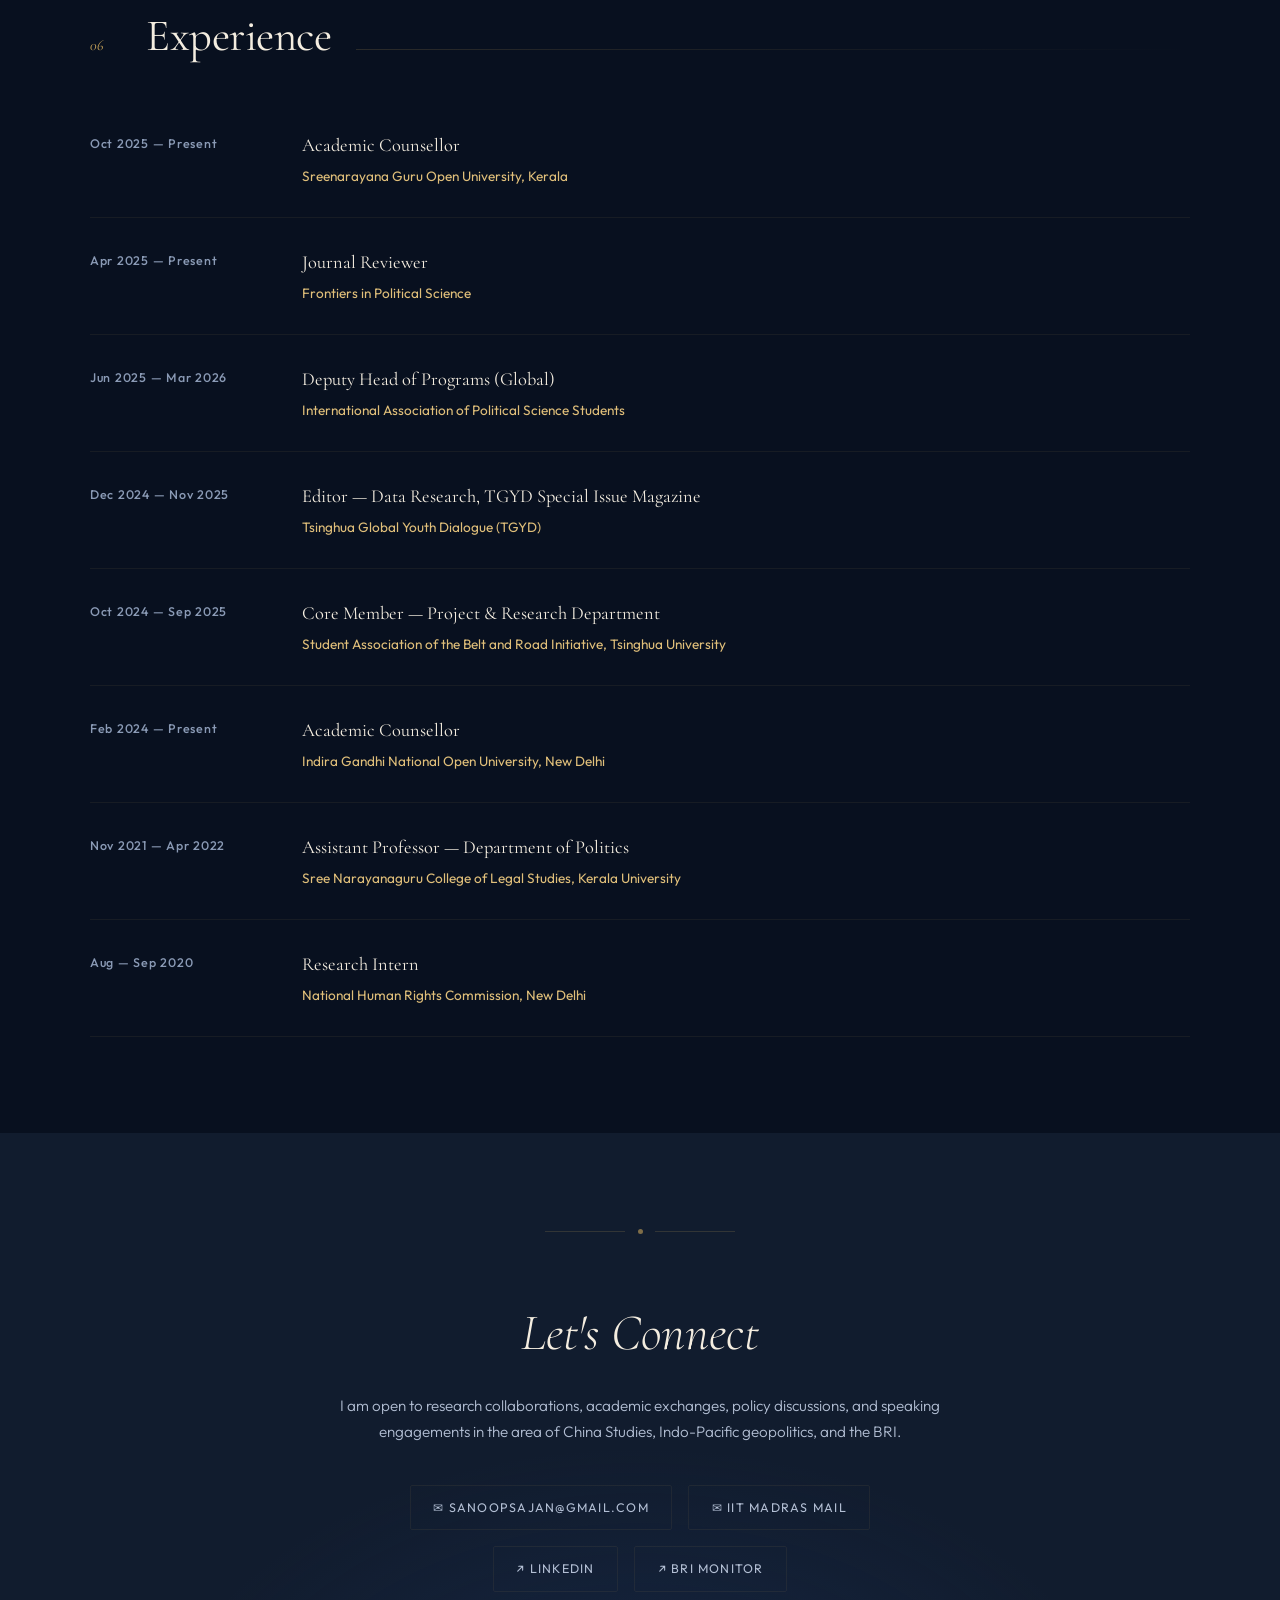
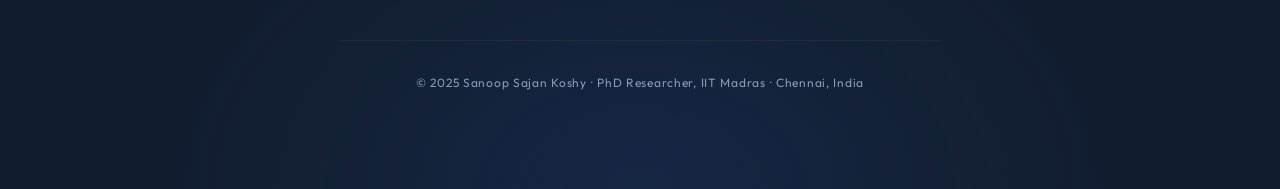
==== commit adcdbd55: "Update home.html" ====
--- a/home.html
+++ b/home.html
@@ -660,7 +660,7 @@
 
 <!-- ── NAV ── -->
 <nav>
-  <a href="#hero" class="nav-logo">S<span>.</span>S<span>.</span> K</a>
+  <a href="#hero" class="nav-logo">S<span>.</span>S<span>.</span>K</a>
   <ul class="nav-links">
     <li><a href="#about">About</a></li>
     <li><a href="#education">Education</a></li>
